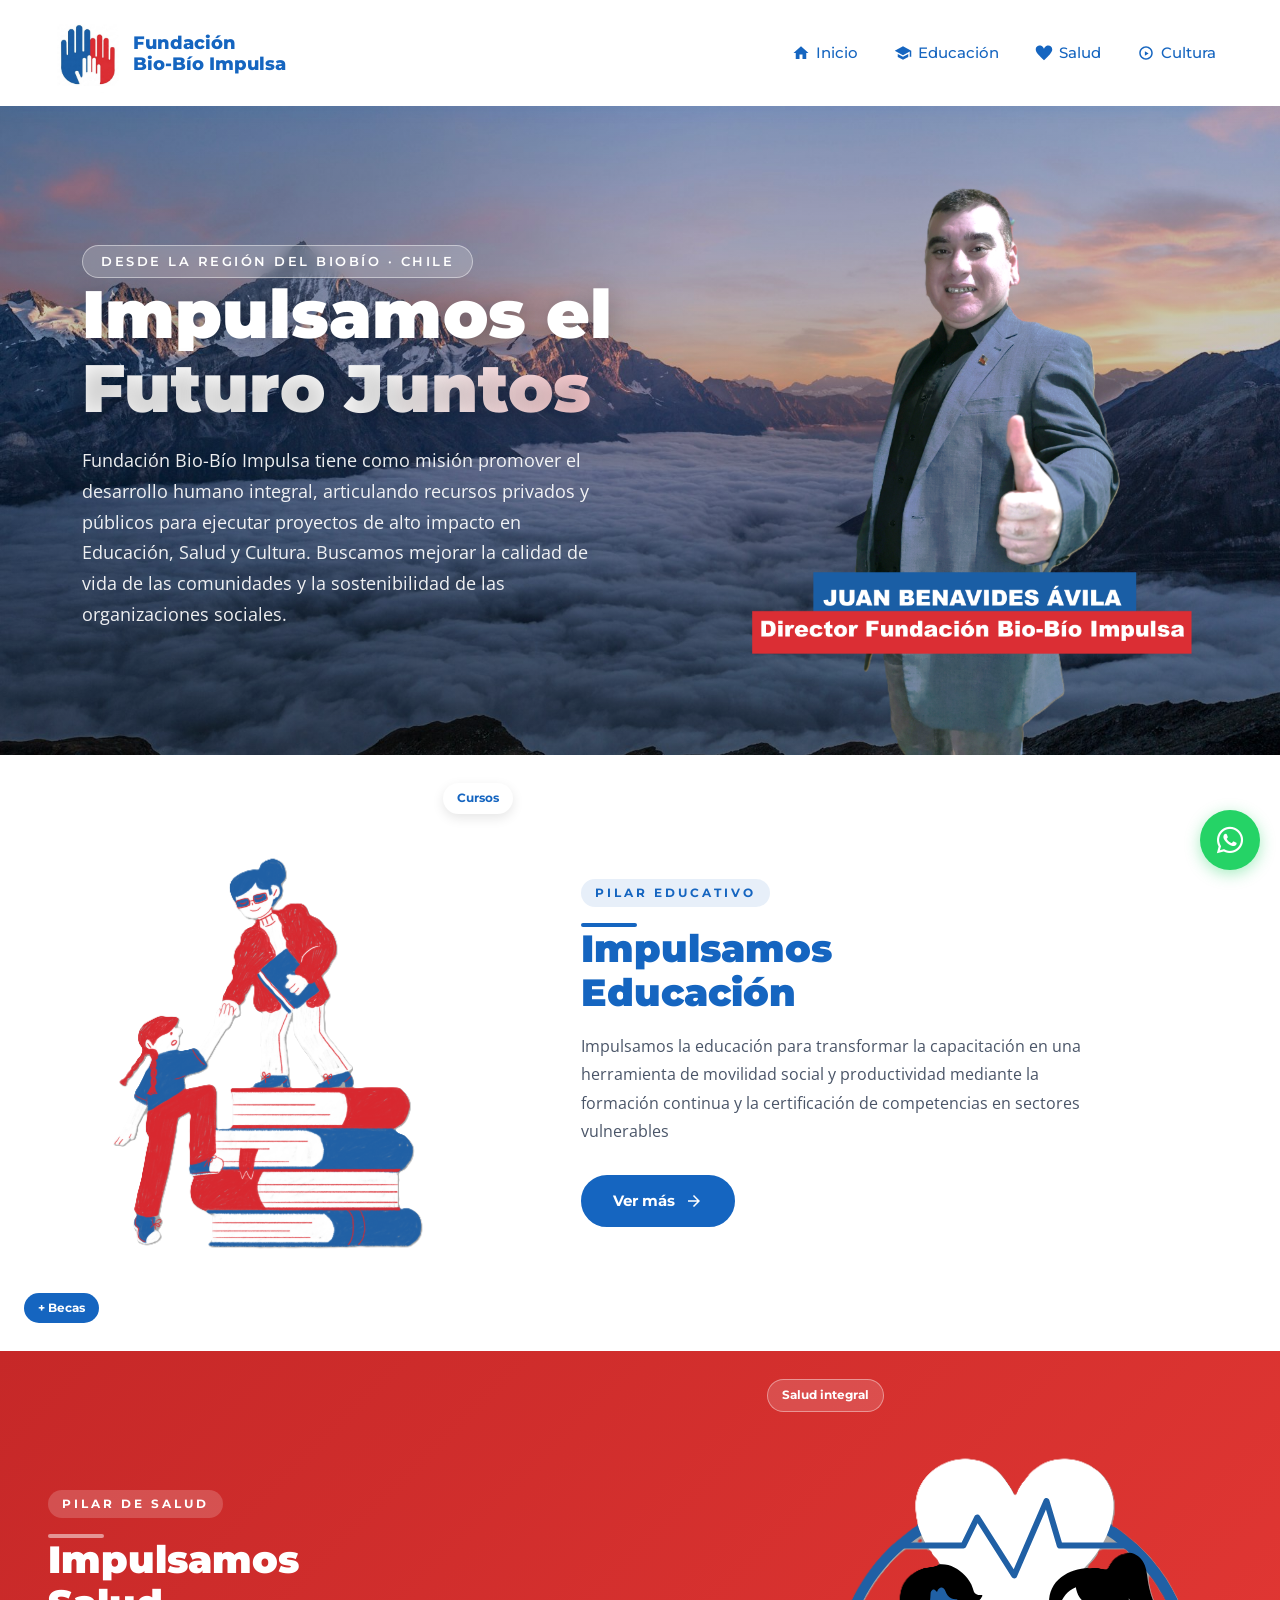
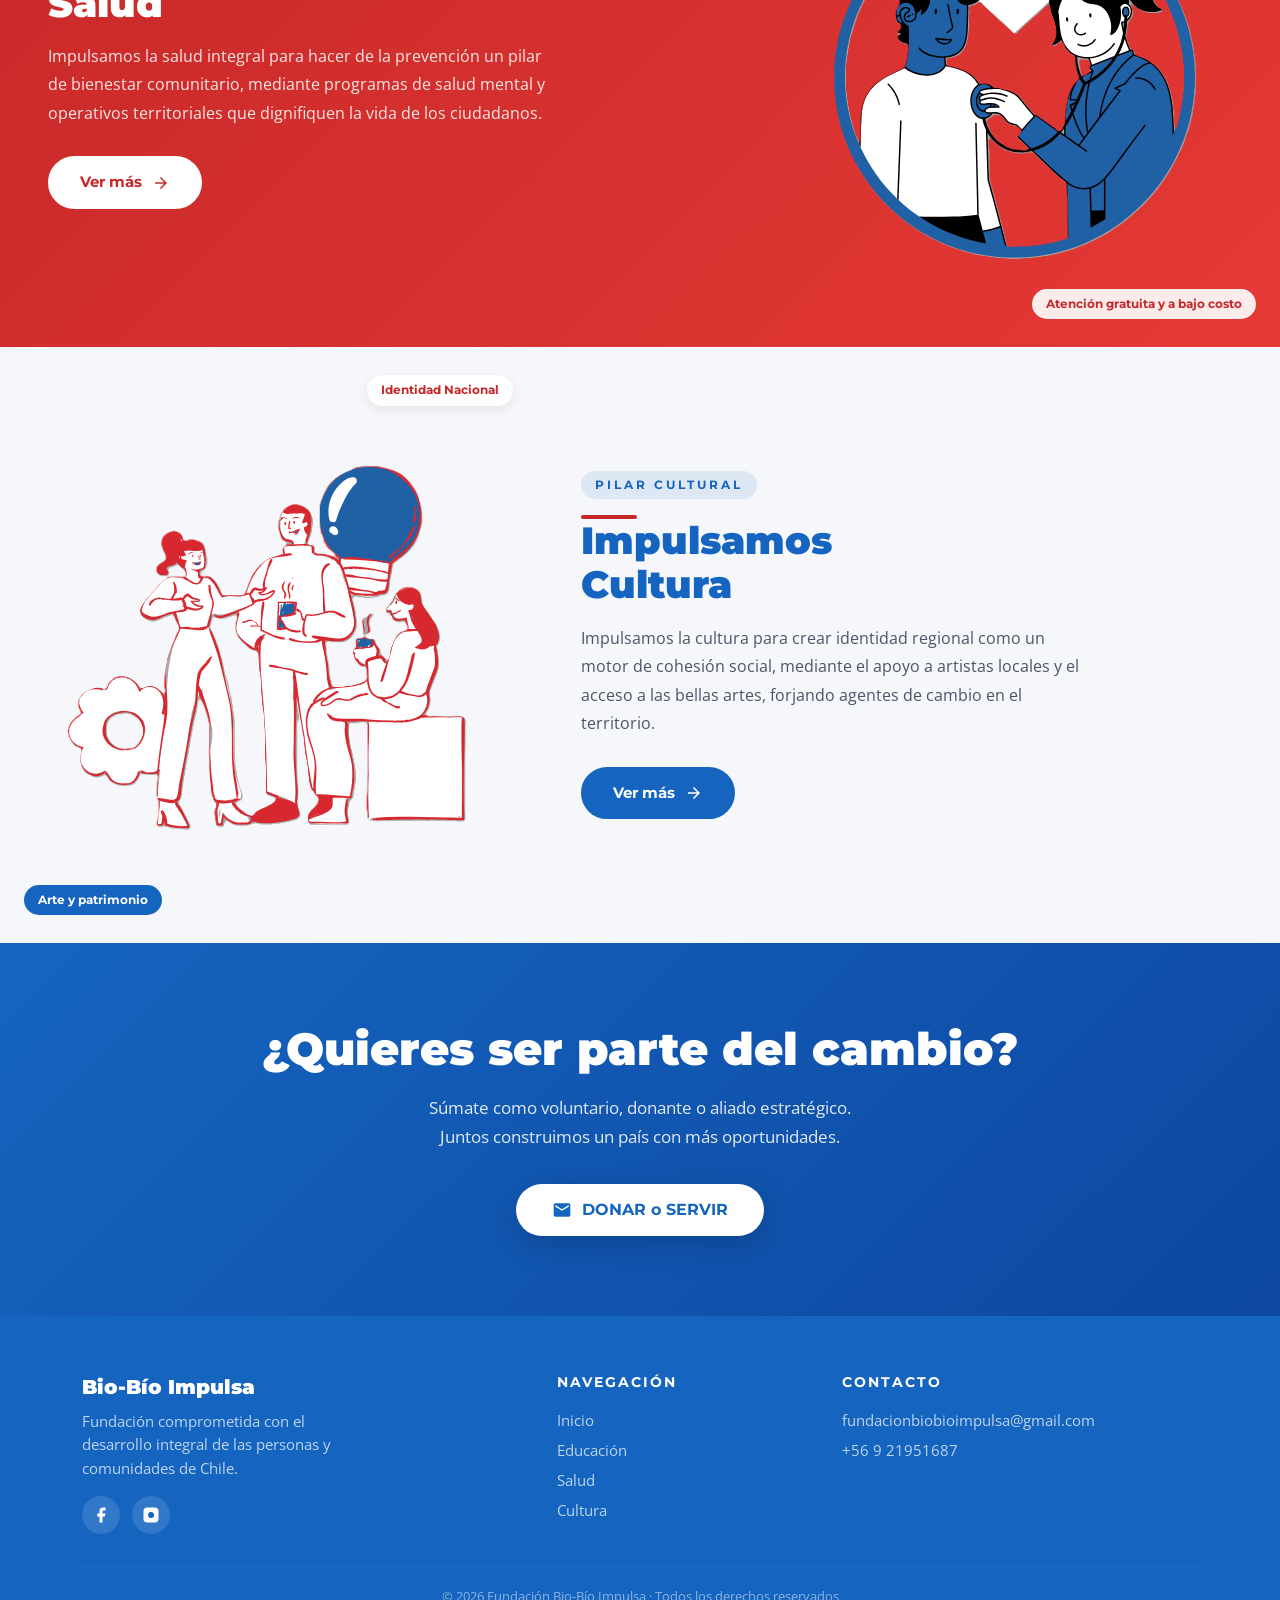
==== index.html @ 19275fac "Add_V_1.1.5" ====
<!DOCTYPE html>
<html lang="es">
<head>
  <meta charset="UTF-8" />
  <meta name="viewport" content="width=device-width, initial-scale=1.0"/>
  <title>Fundación Bio-Bío Impulsa</title>
  <meta property="og:image" content="https://www.fundacionbiobioimpulsa.cl/static/fundacion_logo.jpeg">
    <meta property="og:image:width" content="300px">
    <meta property="og:image:height" content="300px">
    <meta property="keywords" content="Fundación, cursos gratis, cursos para emprendedores, operativos de salud">
    <meta name="description" content="Fundación Bio-Bío Impulsa tiene como misión promover el desarrollo humano integral, articulando recursos privados y públicos para ejecutar proyectos de alto impacto en Educación, Salud y Cultura. Buscamos mejorar la calidad de vida de las comunidades y la sostenibilidad de las organizaciones sociales.">

    <!-- Google / Search Engine Tags -->
    <meta itemprop="name" content="JBenAvil">
    <meta itemprop="Fundación Bio-Bío Impulsa tiene como misión promover el desarrollo humano integral, articulando recursos privados y públicos para ejecutar proyectos de alto impacto en Educación, Salud y Cultura. Buscamos mejorar la calidad de vida de las comunidades y la sostenibilidad de las organizaciones sociales." content="Fundación Bio-Bío Impulsa tiene como misión promover el desarrollo humano integral, articulando recursos privados y públicos para ejecutar proyectos de alto impacto en Educación, Salud y Cultura. Buscamos mejorar la calidad de vida de las comunidades y la sostenibilidad de las organizaciones sociales.">

    <!-- Links -->
    <link rel="icon" type="image/png" sizes="192x192" href="static/fundacion_logo.jpeg" />
    <link rel="icon" type="image/png" sizes="512x512" href="static/fundacion_logo.jpeg" />

    
    <link rel="icon" type="image/png" href="static/fundacion_logo.jpeg" />
    <link rel="manifest" href="manifest.json">
    <link rel="icon" href="static/fundacion_logo.jpeg" type="image/png">
    <link rel="stylesheet" href="style.css">
    <link rel="stylesheet" href="https://cdnjs.cloudflare.com/ajax/libs/font-awesome/6.4.0/css/all.min.css">

  <link href="https://cdn.jsdelivr.net/npm/bootstrap@5.3.3/dist/css/bootstrap.min.css" rel="stylesheet"/>
  <link href="https://fonts.googleapis.com/css2?family=Montserrat:wght@400;600;700;900&family=Open+Sans:wght@400;600&display=swap" rel="stylesheet"/>
  
  <style>
    :root {
      --azul: #1565C0;
      --azul-claro: #1976D2;
      --rojo: #C62828;
      --rojo-claro: #E53935;
      --blanco: #ffffff;
      --gris-claro: #f5f7fa;
      --texto: #1a1a2e;
    }

    * { box-sizing: border-box; margin: 0; padding: 0; }

    body {
      font-family: 'Open Sans', sans-serif;
      color: var(--texto);
      overflow-x: hidden;
    }

    /* ─── NAVBAR ─── */
    .navbar {
      background: var(--blanco) !important;
      box-shadow: 0 2px 16px rgba(21,101,192,0.10);
      padding: 0.5rem 1.5rem;
      position: sticky;
      top: 0;
      z-index: 1000;
    }

    .navbar-brand {
      height: 100%;
    }

    .navbar-brand span {
      font-family: 'Montserrat', sans-serif;
      font-weight: 800;
      font-size: 1.1rem;
      color: var(--azul);
      line-height: 1.2;
      margin-left: 5px;
    }

    .navbar-nav .nav-link {
      font-family: 'Montserrat', sans-serif;
      font-weight: 500;
      font-size: 0.95rem;
      color: var(--azul) !important;
      display: flex;
      align-items: center;
      gap: 6px;
      padding: 0.5rem 1rem !important;
      border-radius: 8px;
      transition: transform 0.22s cubic-bezier(.34,1.56,.64,1), color 0.18s, background 0.18s;
      position: relative;
    }

    .navbar-nav .nav-link svg {
      width: 18px;
      height: 18px;
      flex-shrink: 0;
      transition: fill 0.18s;
      fill: var(--azul);
    }

    .navbar-nav .nav-link:hover {
      transform: scale(1.12);
      color: var(--rojo) !important;
      background: rgba(198,40,40,0.06);
    }

    .navbar-nav .nav-link:hover svg {
      fill: var(--rojo);
    }

    .navbar-toggler {
      border-color: var(--azul);
    }
    .navbar-toggler-icon {
      background-image: url("data:image/svg+xml,%3csvg xmlns='http://www.w3.org/2000/svg' viewBox='0 0 30 30'%3e%3cpath stroke='%231565C0' stroke-linecap='round' stroke-miterlimit='10' stroke-width='2' d='M4 7h22M4 15h22M4 23h22'/%3e%3c/svg%3e");
    }
    

    /* ─── HERO ─── */
    #inicio {
      
      background: url('static/fondo_head.jpg') center center / cover no-repeat;
      display: flex;
      align-items: center;
      position: relative;
      
    }

    #inicio::before {
      content: '';
      position: absolute;
      inset: 0;
      background: linear-gradient(180deg, rgba(21,101,192,0.18) 0%, rgba(0,0,0,0.28) 100%);
    }

    .hero-content {
      position: relative;
      z-index: 2;
      color: var(--blanco);
      
    }

    .hero-badge {
      display: inline-block;
      background: rgba(255,255,255,0.18);
      border: 1.5px solid rgba(255,255,255,0.45);
      color: #fff;
      font-family: 'Montserrat', sans-serif;
      font-weight: 600;
      font-size: 0.82rem;
      letter-spacing: 2.5px;
      text-transform: uppercase;
      padding: 6px 18px;
      border-radius: 50px;
      
      backdrop-filter: blur(6px);
    }

    .hero-title {
      font-family: 'Montserrat', sans-serif;
      font-weight: 900;
      font-size: clamp(2.4rem, 6vw, 4.2rem);
      line-height: 1.1;
      text-shadow: 0 4px 24px rgba(0,0,0,0.25);
      margin-bottom: 1.2rem;
    }

    .hero-title span {
      color: #fff;
      background: linear-gradient(90deg, #fff 60%, #ffcdd2 100%);
      -webkit-background-clip: text;
      -webkit-text-fill-color: transparent;
      background-clip: text;
    }

    .hero-desc {
      font-size: 1.13rem;
      line-height: 1.7;
      color: rgba(255,255,255,0.92);
      max-width: 520px;
      margin-bottom: 2.2rem;
    }

    .hero-cta {
      display: inline-flex;
      align-items: center;
      gap: 10px;
      background: var(--blanco);
      color: var(--azul);
      font-family: 'Montserrat', sans-serif;
      font-weight: 700;
      font-size: 1rem;
      padding: 14px 32px;
      border-radius: 50px;
      text-decoration: none;
      box-shadow: 0 8px 32px rgba(21,101,192,0.25);
      transition: transform 0.2s, box-shadow 0.2s, background 0.2s, color 0.2s;
    }

    .hero-cta:hover {
      background: var(--rojo);
      color: #fff;
      transform: translateY(-3px) scale(1.04);
      box-shadow: 0 12px 36px rgba(198,40,40,0.35);
    }

    .hero-img-col {
      display: flex;
      justify-content: flex-end;
      align-items: center;
      position: relative;
      z-index: 2;
    }

    .hero-logo-card {
      background: rgba(255,255,255,0.15);
      border: 1.5px solid rgba(255,255,255,0.3);
      backdrop-filter: blur(12px);
      border-radius: 24px;
      padding: 2.5rem;
      text-align: center;
      max-width: 320px;
      width: 100%;
    }

    .hero-logo-card svg {
      width: 120px;
      height: 120px;
    }

    .hero-logo-card h3 {
      font-family: 'Montserrat', sans-serif;
      font-weight: 900;
      color: #fff;
      font-size: 1.4rem;
    }

    .hero-logo-card p {
      color: rgba(255,255,255,0.82);
      font-size: 0.92rem;
      margin-top: 0.5rem;
    }

    /* ─── SCROLL INDICATOR ─── */
    .scroll-down {
      position: absolute;
      bottom: 2rem;
      left: 50%;
      transform: translateX(-50%);
      z-index: 3;
      display: flex;
      flex-direction: column;
      align-items: center;
      gap: 6px;
      color: rgba(255,255,255,0.7);
      font-size: 0.78rem;
      letter-spacing: 2px;
      text-transform: uppercase;
      font-family: 'Montserrat', sans-serif;
      animation: bounce 2s infinite;
    }

    @keyframes bounce {
      0%, 100% { transform: translateX(-50%) translateY(0); }
      50% { transform: translateX(-50%) translateY(8px); }
    }

    /* ─── SECTION TITLE ─── */
    .section-title {
      font-family: 'Montserrat', sans-serif;
      font-weight: 900;
      font-size: clamp(1.8rem, 4vw, 2.8rem);
      margin-bottom: 0.6rem;
    }

    .section-label {
      font-family: 'Montserrat', sans-serif;
      font-weight: 700;
      font-size: 0.78rem;
      letter-spacing: 3px;
      text-transform: uppercase;
     
      opacity: 0.65;
    }

    .section-line {
      width: 56px;
      height: 4px;
      border-radius: 2px;
    }

    /* ─── SERVICIOS ─── */
    #servicios {
      padding: 0;
    }

    /* ─── EDUCACIÓN (fondo blanco, img izquierda) ─── */
    .servicio-edu {
      background: var(--blanco);
      min-height: 520px;
    }

    /* ─── SALUD (fondo rojo, img derecha) ─── */
    .servicio-salud {
      background: linear-gradient(135deg, var(--rojo) 0%, var(--rojo-claro) 100%);
      min-height: 520px;
    }

    /* ─── CULTURA (fondo gris claro, img izquierda) ─── */
    .servicio-cultura {
      background: var(--gris-claro);
      min-height: 520px;
    }

    /* ─── SERVICE CARD ─── */
    .srv-img-col {
      display: flex;
      align-items: stretch;
      justify-content: center;
      min-height: 420px;
      padding: 0 !important;
      overflow: hidden;
    }

    .srv-icon-wrap {
      width: 100%;
      min-height: 380px;
      display: flex;
      align-items: center;
      justify-content: center;
      flex-direction: column;
      gap: 1.5rem;
      padding: 3rem 2rem;
      position: relative;
    }

    .srv-icon-bg {
      width: 180px;
      height: 180px;
      border-radius: 50%;
      display: flex;
      align-items: center;
      justify-content: center;
      position: relative;
    }

    .srv-icon-bg svg {
      width: 100px;
      height: 100px;
    }

    .srv-icon-ring {
      position: absolute;
      width: 210px;
      height: 210px;
      border-radius: 50%;
      border: 3px solid;
      opacity: 0.25;
      animation: rotate-ring 8s linear infinite;
    }

    @keyframes rotate-ring {
      from { transform: rotate(0deg); }
      to { transform: rotate(360deg); }
    }

    .srv-decorativo {
      position: absolute;
      border-radius: 50%;
      opacity: 0.08;
    }

    .srv-info-col {
      display: flex;
      align-items: center;
      padding: 3.5rem 3rem !important;
    }

    .srv-info-inner {
      max-width: 500px;
    }

    .srv-tag {
      display: inline-block;
      font-family: 'Montserrat', sans-serif;
      font-weight: 700;
      font-size: 0.75rem;
      letter-spacing: 3px;
      text-transform: uppercase;
      padding: 5px 14px;
      border-radius: 50px;
      margin-bottom: 1rem;
    }

    .srv-title {
      font-family: 'Montserrat', sans-serif;
      font-weight: 900;
      font-size: clamp(1.7rem, 3.5vw, 2.4rem);
      line-height: 1.15;
      margin-bottom: 1rem;
    }

    .srv-desc {
      font-size: 1.02rem;
      line-height: 1.75;
      margin-bottom: 1.8rem;
    }

    .btn-ver-mas {
      display: inline-flex;
      align-items: center;
      gap: 10px;
      font-family: 'Montserrat', sans-serif;
      font-weight: 700;
      font-size: 0.95rem;
      padding: 13px 30px;
      border-radius: 50px;
      text-decoration: none;
      transition: transform 0.22s cubic-bezier(.34,1.56,.64,1), box-shadow 0.2s, background 0.2s, color 0.2s;
      border: 2.5px solid transparent;
    }

    .btn-ver-mas:hover {
      transform: translateY(-3px) scale(1.05);
      box-shadow: 0 10px 30px rgba(0,0,0,0.18);
    }

    /* Edu btn */
    .btn-edu {
      background: var(--azul);
      color: #fff;
      border-color: var(--azul);
    }
    .btn-edu:hover {
      background: var(--rojo);
      color: #fff;
      border-color: var(--rojo);
    }

    /* Salud btn */
    .btn-salud {
      background: #fff;
      color: var(--rojo);
      border-color: #fff;
    }
    .btn-salud:hover {
      background: transparent;
      color: #fff;
      border-color: #fff;
    }

    /* Cultura btn */
    .btn-cultura {
      background: var(--azul);
      color: #fff;
      border-color: var(--azul);
    }
    .btn-cultura:hover {
      background: var(--rojo);
      color: #fff;
      border-color: var(--rojo);
    }

    /* edu icon bg */
    .icon-bg-edu {
      background: rgba(21,101,192,0.12);
    }
    .icon-bg-edu .srv-icon-ring { border-color: var(--azul); }

    /* salud icon bg */
    .icon-bg-salud {
      background: rgba(255,255,255,0.15);
    }
    .icon-bg-salud .srv-icon-ring { border-color: rgba(255,255,255,0.6); }

    /* cultura icon bg */
    .icon-bg-cultura {
      background: rgba(21,101,192,0.10);
    }
    .icon-bg-cultura .srv-icon-ring { border-color: var(--azul); }

    /* ─── CTA SECTION ─── */
    #contacto {
      background: linear-gradient(135deg, var(--azul) 0%, #0d47a1 100%);
      padding: 5rem 2rem;
      text-align: center;
      color: #fff;
    }

    #contacto h2 {
      font-family: 'Montserrat', sans-serif;
      font-weight: 900;
      font-size: clamp(1.8rem, 4vw, 2.8rem);
      margin-bottom: 1rem;
    }

    #contacto p {
      font-size: 1.08rem;
      opacity: 0.88;
      max-width: 540px;
      margin: 0 auto 2rem;
      line-height: 1.7;
    }

    .btn-contacto {
      display: inline-flex;
      align-items: center;
      gap: 10px;
      background: #fff;
      color: var(--azul);
      font-family: 'Montserrat', sans-serif;
      font-weight: 700;
      font-size: 1rem;
      padding: 14px 36px;
      border-radius: 50px;
      text-decoration: none;
      transition: transform 0.22s cubic-bezier(.34,1.56,.64,1), background 0.2s, color 0.2s, box-shadow 0.2s;
      box-shadow: 0 8px 30px rgba(0,0,0,0.18);
    }

    .btn-contacto:hover {
      background: var(--rojo);
      color: #fff;
      transform: translateY(-3px) scale(1.05);
    }

    /* ─── FOOTER ─── */
    footer {
      background: var(--azul);
      color: rgba(255,255,255,0.9);
      padding: 3.5rem 2rem 1.5rem;
    }

    .footer-brand {
      font-family: 'Montserrat', sans-serif;
      font-weight: 900;
      font-size: 1.25rem;
      color: #fff;
      margin-bottom: 0.5rem;
    }

    .footer-desc {
      font-size: 0.92rem;
      color: rgba(255,255,255,0.72);
      line-height: 1.6;
      max-width: 280px;
    }

    .footer-links-title {
      font-family: 'Montserrat', sans-serif;
      font-weight: 700;
      color: #fff;
      font-size: 0.88rem;
      letter-spacing: 2px;
      text-transform: uppercase;
      margin-bottom: 1rem;
    }

    .footer-links a {
      display: block;
      color: rgba(255,255,255,0.72);
      text-decoration: none;
      font-size: 0.92rem;
      margin-bottom: 0.5rem;
      transition: color 0.18s, padding-left 0.18s;
    }

    .footer-links a:hover {
      color: #fff;
      padding-left: 6px;
    }

    .footer-divider {
      border-color: rgba(255,255,255,0.18);
      margin: 2rem 0 1.2rem;
    }

    .footer-copy {
      font-size: 0.82rem;
      color: rgba(255,255,255,0.5);
      text-align: center;
    }

    .footer-social a {
      display: inline-flex;
      align-items: center;
      justify-content: center;
      width: 38px;
      height: 38px;
      border-radius: 50%;
      background: rgba(255,255,255,0.12);
      color: #fff;
      margin-right: 8px;
      text-decoration: none;
      transition: background 0.18s, transform 0.18s;
    }

    .footer-social a:hover {
      background: var(--rojo);
      transform: scale(1.12);
    }

    /* ─── ANIMACIONES ─── */
    .fade-in-up {
      opacity: 0;
      transform: translateY(30px);
      transition: opacity 0.65s ease, transform 0.65s ease;
    }
    .fade-in-up.visible {
      opacity: 1;
      transform: translateY(0);
    }

    /* ─── MENÚ LATERAL MÓVIL (Efecto De Derecha a Izquierda) ─── */
@media (max-width: 991px) {
  .menu-movil-lateral {
    position: fixed;
    top: 0;
    right: -100%; /* Oculto completamente a la derecha */
    width: 280px; /* Ancho del menú lateral */
    height: 100vh;
    background-color: var(--blanco, #ffffff);
    box-shadow: -4px 0 16px rgba(0, 0, 0, 0.15);
    z-index: 1050;
    padding: 5rem 1.5rem 2rem 1.5rem;
    transition: right 0.3s ease-in-out; /* Animación suave */
    display: block !important; /* Sobrescribe el display none de Bootstrap */
  }

  /* Cuando Bootstrap activa la clase show, el menú entra en pantalla */
  .menu-movil-lateral.show {
      right: 0;
    }

    /* Forzamos que los items se listen verticalmente en móvil */
    .menu-movil-lateral .navbar-nav {
      flex-direction: column;
      gap: 15px !important;
    }

    /* Botón X de Cierre */
    .btn-close-menu {
      position: absolute;
      top: 20px;
      right: 20px;
      background: none;
      border: none;
      font-size: 2.5rem;
      line-height: 1;
      color: #000000; /* Color Negro solicitado */
      cursor: pointer;
      padding: 0;
      transition: transform 0.2s;
    }

    .btn-close-menu:hover {
      transform: scale(1.1);
    }

      
      .srv-img-col, .srv-icon-wrap {
        min-height: 260px;
      }
      .srv-info-col {
        padding: 2.5rem 2rem !important;
      }
      .hero-logo-card {
        margin-top: 2rem;
        max-width: 100%;
      }
    }

    @media (max-width: 767px) {
      #inicio { min-height: 100svh; }
      .servicio-edu .row, .servicio-salud .row, .servicio-cultura .row {
        flex-direction: column !important;
      }
      .srv-img-col { min-height: 200px; }
      .srv-info-col { padding: 2rem 1.5rem !important; }
    }

    /* Ajuste preventivo para que el logo no rompa la fila en móviles muy chicos */
    @media (max-width: 576px) {
      .navbar-brand img {
        height: 60px !important; /* Achicamos un poco la imagen en móviles */
      }
      .navbar-brand span {
        font-size: 0.9rem !important; /* Letra levemente más pequeña */
      }
    }


  </style>
</head>
<body>
<script src="app.js"></script>

<!-- ╔══════════════════════════════╗ -->
<!-- ║           NAVBAR             ║ -->
<!-- ╚══════════════════════════════╝ -->
<nav class="navbar navbar-expand-lg">
  <div class="container-fluid px-4">
    <!-- Brand con logo -->
    <a class="navbar-brand d-flex align-items-center" href="index.html">
      <img src="static/fundacion_logo.jpeg" height="80px" width="auto" class="nav-logo-img">
      <span>Fundación<br/>Bio-Bío Impulsa</span>
    </a>

    <!-- Botón Hamburguesa -->
    <button class="navbar-toggler" type="button" data-bs-toggle="collapse" data-bs-target="#navMenu">
      <span class="navbar-toggler-icon"></span>
    </button>

    <!-- Menú Desplegable (Ahora Lateral en Móvil) -->
    <div class="collapse navbar-collapse justify-content-end menu-movil-lateral" id="navMenu">
      
      <!-- Botón X para cerrar en móvil -->
      <button class="btn-close-menu d-lg-none" type="button" data-bs-toggle="collapse" data-bs-target="#navMenu">
        &times;
      </button>

      <ul class="navbar-nav gap-1">
        <li class="nav-item">
          <a class="nav-link" href="index.html">
            <svg viewBox="0 0 24 24" xmlns="http://www.w3.org/2000/svg"><path d="M10 20v-6h4v6h5v-8h3L12 3 2 12h3v8z"/></svg>
            Inicio
          </a>
        </li>
        <li class="nav-item">
          <a class="nav-link" href="educacion.html">
            <svg viewBox="0 0 24 24" xmlns="http://www.w3.org/2000/svg"><path d="M12 3L1 9l11 6 9-4.91V17h2V9L12 3zM5 13.18v4L12 21l7-3.82v-4L12 17l-7-3.82z"/></svg>
            Educación
          </a>
        </li>
        <li class="nav-item">
          <a class="nav-link" href="salud.html">
            <svg viewBox="0 0 24 24" xmlns="http://www.w3.org/2000/svg"><path d="M12 21.593c-5.63-5.539-11-10.297-11-14.402 0-3.791 3.068-5.191 5.281-5.191 1.312 0 4.151.501 5.719 4.457 1.59-3.968 4.464-4.447 5.726-4.447 2.54 0 5.274 1.621 5.274 5.181 0 4.069-5.136 8.625-11 14.402z"/></svg>
            Salud
          </a>
        </li>
        <li class="nav-item">
          <a class="nav-link" href="cultura.html">
            <svg viewBox="0 0 24 24" xmlns="http://www.w3.org/2000/svg"><path d="M12 3c-4.97 0-9 4.03-9 9s4.03 9 9 9 9-4.03 9-9-4.03-9-9-9zm0 16c-3.86 0-7-3.14-7-7s3.14-7 7-7 7 3.14 7 7-3.14 7-7 7zm-1.5-9.5l5 3-5 3v-6z"/></svg>
            Cultura
          </a>
        </li>
      </ul>
    </div>
  </div>
</nav>


<!-- ╔══════════════════════════════╗ -->
<!-- ║          SECCIÓN 1: INICIO   ║ -->
<!-- ╚══════════════════════════════╝ -->
<section id="inicio">
  <div class="container-xl">
    <br>
    <br>
    <div class="row align-items-center">
      <!-- Texto (izquierda) -->
      <div class="col-lg-7 hero-content">
        <div class="hero-badge">Desde la Región del Biobío · Chile</div>
        <h1 class="hero-title">
          Impulsamos el<br/>
          <span>Futuro Juntos</span><br/>
        </h1>
        <p class="hero-desc">
          Fundación Bio-Bío Impulsa tiene como misión promover el desarrollo humano integral, 
          articulando recursos privados y públicos para ejecutar proyectos de alto impacto en Educación, Salud y Cultura. 
          Buscamos mejorar la calidad de vida de las comunidades y la sostenibilidad de las organizaciones sociales.
        </p>
        
      </div>

      <!-- Card Logo (derecha) -->
      <div class="col-lg-5 hero-img-col ">
          <img src="static/director_fundacion_juan_benavides_avila.png" height="100%" width="100%">
      </div>
    </div>
  </div>
</section>


<!-- ╔══════════════════════════════╗ -->
<!-- ║       SECCIÓN 2: SERVICIOS  ║ -->
<!-- ╚══════════════════════════════╝ -->
<section id="servicios">

  <!-- ── EDUCACIÓN (img izquierda) ── -->
  <div class="servicio-edu">
    <div class="row g-0 h-100">
      <!-- Icono / ilustración -->
      <div class="col-lg-5 srv-img-col">
        <div class="srv-icon-wrap">
          <!-- Decorativos -->
          <div class="">
            <img src="static/educacion_2.png" height="100%" width="auto">
          </div>

          <!-- Badges flotantes -->
          <div style="position:absolute;bottom:28px;left:24px;background:#1565C0;color:#fff;font-family:'Montserrat',sans-serif;font-weight:700;font-size:0.78rem;padding:6px 14px;border-radius:20px;z-index:4;">
            + Becas
          </div>
          <div style="position:absolute;top:28px;right:20px;background:#fff;color:#1565C0;font-family:'Montserrat',sans-serif;font-weight:700;font-size:0.78rem;padding:6px 14px;border-radius:20px;box-shadow:0 4px 12px rgba(0,0,0,0.1);z-index:4;">
            Cursos
          </div>
        </div>
      </div>

      <!-- Contenido -->
      <div class="col-lg-7 srv-info-col">
        <div class="srv-info-inner fade-in-up">
          <div class="srv-tag" style="background:rgba(21,101,192,0.1);color:var(--azul);">
            Pilar Educativo
          </div>
          <div class="section-line" style="background:var(--azul);"></div>
          <h2 class="srv-title" style="color:var(--azul);">Impulsamos<br/>Educación</h2>
          <p class="srv-desc" style="color:#4a5568;">
            Impulsamos la educación para transformar la capacitación en una herramienta de movilidad social 
            y productividad mediante la formación continua y la certificación de competencias en sectores vulnerables
          </p>
          <a href="educacion.html" class="btn-ver-mas btn-edu">
            Ver más
            <svg width="18" height="18" viewBox="0 0 24 24" fill="currentColor"><path d="M12 4l-1.41 1.41L16.17 11H4v2h12.17l-5.58 5.59L12 20l8-8z"/></svg>
          </a>
        </div>
      </div>
    </div>
  </div>

  <!-- ── SALUD (img derecha, fondo rojo) ── -->
  <div class="servicio-salud">
    <div class="row g-0 flex-lg-row-reverse h-100">
      <!-- Icono / ilustración -->
      <div class="col-lg-5 srv-img-col">
        <div class="srv-icon-wrap">
          <div class="">
            <img src="static/salud_2.png" height="100%" width="auto">
          </div>

          <div style="position:absolute;bottom:28px;right:24px;background:rgba(255,255,255,0.9);color:#C62828;font-family:'Montserrat',sans-serif;font-weight:700;font-size:0.78rem;padding:6px 14px;border-radius:20px;z-index:4;">
            Atención gratuita y a bajo costo
          </div>
          <div style="position:absolute;top:28px;left:20px;background:rgba(255,255,255,0.15);border:1.5px solid rgba(255,255,255,0.4);color:#fff;font-family:'Montserrat',sans-serif;font-weight:700;font-size:0.78rem;padding:6px 14px;border-radius:20px;z-index:4;">
            Salud integral
          </div>
        </div>
      </div>

      <!-- Contenido -->
      <div class="col-lg-7 srv-info-col">
        <div class="srv-info-inner fade-in-up">
          <div class="srv-tag" style="background:rgba(255,255,255,0.18);color:#fff;">
            Pilar de Salud
          </div>
          <div class="section-line" style="background:rgba(255,255,255,0.5);"></div>
          <h2 class="srv-title" style="color:#fff;">Impulsamos<br/>Salud</h2>
          <p class="srv-desc" style="color:rgba(255,255,255,0.88);">
            Impulsamos la salud integral para hacer de la prevención un pilar de bienestar comunitario,
             mediante programas de salud mental y operativos territoriales que dignifiquen la vida de los ciudadanos.
          </p>
          <a href="salud.html" class="btn-ver-mas btn-salud">
            Ver más
            <svg width="18" height="18" viewBox="0 0 24 24" fill="currentColor"><path d="M12 4l-1.41 1.41L16.17 11H4v2h12.17l-5.58 5.59L12 20l8-8z"/></svg>
          </a>
        </div>
      </div>
    </div>
  </div>

  <!-- ── CULTURA (img izquierda) ── -->
  <div class="servicio-cultura">
    <div class="row g-0 h-100">
      <!-- Icono / ilustración -->
      <div class="col-lg-5 srv-img-col">
        <div class="srv-icon-wrap">
          <div class="">
            <img src="static/cultura_2.png" height="100%" width="auto">
          </div>

          <div style="position:absolute;bottom:28px;left:24px;background:var(--azul);color:#fff;font-family:'Montserrat',sans-serif;font-weight:700;font-size:0.78rem;padding:6px 14px;border-radius:20px;z-index:4;">
            Arte y patrimonio
          </div>
          <div style="position:absolute;top:28px;right:20px;background:#fff;color:var(--rojo);font-family:'Montserrat',sans-serif;font-weight:700;font-size:0.78rem;padding:6px 14px;border-radius:20px;box-shadow:0 4px 12px rgba(0,0,0,0.08);z-index:4;">
            Identidad Nacional
          </div>
        </div>
      </div>

      <!-- Contenido -->
      <div class="col-lg-7 srv-info-col">
        <div class="srv-info-inner fade-in-up">
          <div class="srv-tag" style="background:rgba(21,101,192,0.1);color:var(--azul);">
            Pilar Cultural
          </div>
          <div class="section-line" style="background:var(--rojo);"></div>
          <h2 class="srv-title" style="color:var(--azul);">Impulsamos<br/>Cultura</h2>
          <p class="srv-desc" style="color:#4a5568;">
            Impulsamos la cultura para crear identidad regional como un motor de cohesión social, 
            mediante el apoyo a artistas locales y el acceso a las bellas artes, forjando agentes de cambio en el territorio.
          </p>
          <a href="cultura.html" class="btn-ver-mas btn-cultura">
            Ver más
            <svg width="18" height="18" viewBox="0 0 24 24" fill="currentColor"><path d="M12 4l-1.41 1.41L16.17 11H4v2h12.17l-5.58 5.59L12 20l8-8z"/></svg>
          </a>
        </div>
      </div>
    </div>
  </div>

</section>


<!-- ╔══════════════════════════════╗ -->
<!-- ║       SECCIÓN 3: CONTACTO   ║ -->
<!-- ╚══════════════════════════════╝ -->
<section id="contacto">
  <h2 class="fade-in-up">¿Quieres ser parte del cambio?</h2>
  <p class="fade-in-up">Súmate como voluntario, donante o aliado estratégico. 
    <br>Juntos construimos un país con más oportunidades.</p>
  <div class="btn-contacto fade-in-up" id="whatsappBtn_2">
    <svg width="20" height="20" viewBox="0 0 24 24" fill="currentColor"><path d="M20 4H4c-1.1 0-2 .9-2 2v12c0 1.1.9 2 2 2h16c1.1 0 2-.9 2-2V6c0-1.1-.9-2-2-2zm0 4l-8 5-8-5V6l8 5 8-5v2z"/></svg>
    DONAR o SERVIR
  </div>
</section>

<div class="whatsapp-float" id="whatsappBtn">
    <i class="fab fa-whatsapp"></i>
</div>


<!-- ╔══════════════════════════════╗ -->
<!-- ║           FOOTER             ║ -->
<!-- ╚══════════════════════════════╝ -->
<footer>
  <div class="container">
    <div class="row gy-3">
      <div class="col-md-4">
        <div class="footer-brand">Bio-Bío Impulsa</div>
        <p class="footer-desc">
          Fundación comprometida con el desarrollo integral de las personas y comunidades 
          de Chile.
        </p>
        <div class="footer-social mt-3">
          <a href="https://www.facebook.com/share/18aPjv8rna/" title="Facebook">
            <svg width="18" height="18" viewBox="0 0 24 24" fill="currentColor"><path d="M18 2h-3a5 5 0 0 0-5 5v3H7v4h3v8h4v-8h3l1-4h-4V7a1 1 0 0 1 1-1h3z"/></svg>
          </a>
          <a href="https://www.instagram.com/fundacion_biobio_impulsa" title="Instagram">
            <svg width="18" height="18" viewBox="0 0 24 24" fill="currentColor"><rect x="2" y="2" width="20" height="20" rx="5" ry="5"/><path d="M16 11.37A4 4 0 1 1 12.63 8 4 4 0 0 1 16 11.37z" fill="#1565C0"/><line x1="17.5" y1="6.5" x2="17.51" y2="6.5" stroke="#1565C0" stroke-width="2"/></svg>
          </a>
        </div>
      </div>

      <div class="col-md-3 offset-md-1">
        <div class="footer-links-title">Navegación</div>
        <div class="footer-links">
          <a href="index.html">Inicio</a>
          <a href="educacion.html">Educación</a>
          <a href="salud.html">Salud</a>
          <a href="cultura.html">Cultura</a>
        </div>
      </div>

      <div class="col-md-3">
        <div class="footer-links-title">Contacto</div>
        <div class="footer-links">
          <a href="mailto:fundacionbiobioimpulsa@gmail.com">fundacionbiobioimpulsa@gmail.com</a>
          <a href="tel:+56412345678">+56 9 21951687</a>
        </div>
      </div>
    </div>

    <hr class="footer-divider"/>
    <div class="footer-copy">
      © 2026 Fundación Bio-Bío Impulsa · Todos los derechos reservados
    </div>
  </div>
</footer>


<script src="https://cdn.jsdelivr.net/npm/bootstrap@5.3.3/dist/js/bootstrap.bundle.min.js"></script>
<script src="app.js"></script>
<script>

function loadData() {
    console.log('Datos cargados');
}


function initNavigation() {

    document.querySelectorAll('a[href^="#"]').forEach(a => {

        a.addEventListener('click', function(e) {

            const target = document.querySelector(
                this.getAttribute('href')
            );

            if (target) {

                e.preventDefault();

                target.scrollIntoView({
                    behavior: 'smooth'
                });

            }

        });

    });

}
  // Fade-in on scroll
  const observer = new IntersectionObserver((entries) => {
    entries.forEach((e, i) => {
      if (e.isIntersecting) {
        setTimeout(() => e.target.classList.add('visible'), i * 120);
      }
    });
  }, { threshold: 0.15 });

  document.querySelectorAll('.fade-in-up').forEach(el => observer.observe(el));

  // Smooth scroll
  document.querySelectorAll('a[href^="#"]').forEach(a => {
    a.addEventListener('click', function(e) {
      const target = document.querySelector(this.getAttribute('href'));
      if (target) {
        e.preventDefault();
        target.scrollIntoView({ behavior: 'smooth' });
      }
    });
  });

  // Botón flotante de WhatsApp
function initWhatsAppButton() {
    const whatsappBtn = document.getElementById('whatsappBtn');
    if (whatsappBtn) {
        whatsappBtn.addEventListener('click', function() {
            const mensaje = encodeURIComponent('Hola, me pueden agendar una reunión');
            const telefono = '56921951687';
            window.open(`https://wa.me/${telefono}?text=${mensaje}`, '_blank');
        });
    }
}

  // Botón flotante de WhatsApp
function initWhatsAppButton_2() {
    const whatsappBtn = document.getElementById('whatsappBtn_2');
    if (whatsappBtn) {
        whatsappBtn.addEventListener('click', function() {
            const mensaje = encodeURIComponent('Hola, quiero Donar o Servir');
            const telefono = '56921951687';
            window.open(`https://wa.me/${telefono}?text=${mensaje}`, '_blank');
        });
    }
}

// Inicialización cuando el DOM está listo
document.addEventListener('DOMContentLoaded', function() {
    loadData();
    initWhatsAppButton();
    initWhatsAppButton_2();
    initNavigation();
});
</script>
</body>
</html>
---- style.css ----
/* ─── FOOTER ─── */
    footer {
      background: var(--azul);
      color: rgba(255,255,255,0.9);
      padding: 3.5rem 2rem 1.5rem;
    }

    .footer-brand {
      font-family: 'Montserrat', sans-serif;
      font-weight: 900;
      font-size: 1.25rem;
      color: #fff;
      margin-bottom: 0.5rem;
    }

    .footer-desc {
      font-size: 0.92rem;
      color: rgba(255,255,255,0.72);
      line-height: 1.6;
      max-width: 280px;
    }

    .footer-links-title {
      font-family: 'Montserrat', sans-serif;
      font-weight: 700;
      color: #fff;
      font-size: 0.88rem;
      letter-spacing: 2px;
      text-transform: uppercase;
      margin-bottom: 1rem;
    }

    .footer-links a {
      display: block;
      color: rgba(255,255,255,0.72);
      text-decoration: none;
      font-size: 0.92rem;
      margin-bottom: 0.5rem;
      transition: color 0.18s, padding-left 0.18s;
    }

    .footer-links a:hover {
      color: #fff;
      padding-left: 6px;
    }

    .footer-divider {
      border-color: rgba(255,255,255,0.18);
      margin: 2rem 0 1.2rem;
    }

    .footer-copy {
      font-size: 0.82rem;
      color: rgba(255,255,255,0.5);
      text-align: center;
    }

    .footer-social a {
      display: inline-flex;
      align-items: center;
      justify-content: center;
      width: 38px;
      height: 38px;
      border-radius: 50%;
      background: rgba(255,255,255,0.12);
      color: #fff;
      margin-right: 8px;
      text-decoration: none;
      transition: background 0.18s, transform 0.18s;
    }

    .footer-social a:hover {
      background: var(--rojo);
      transform: scale(1.12);
    }

    /* ─── ANIMACIONES ─── */
    .fade-in-up {
      opacity: 0;
      transform: translateY(30px);
      transition: opacity 0.65s ease, transform 0.65s ease;
    }
    .fade-in-up.visible {
      opacity: 1;
      transform: translateY(0);
    }

    .whatsapp-float {
    position: fixed;
    width: 60px;
    height: 60px;
    bottom: 30px;
    right: 20px;
    background: #25D366;
    color: #fff;
    border-radius: 50%;
    text-align: center;
    font-size: 30px;
    box-shadow: 0 4px 15px rgba(37, 211, 102, 0.4);
    z-index: 1000;
    display: flex;
    align-items: center;
    justify-content: center;
    cursor: pointer;
    transition: all 0.3s ease;
}

.whatsapp-float:hover {
    transform: scale(1.1);
    box-shadow: 0 6px 25px rgba(37, 211, 102, 0.6);
}
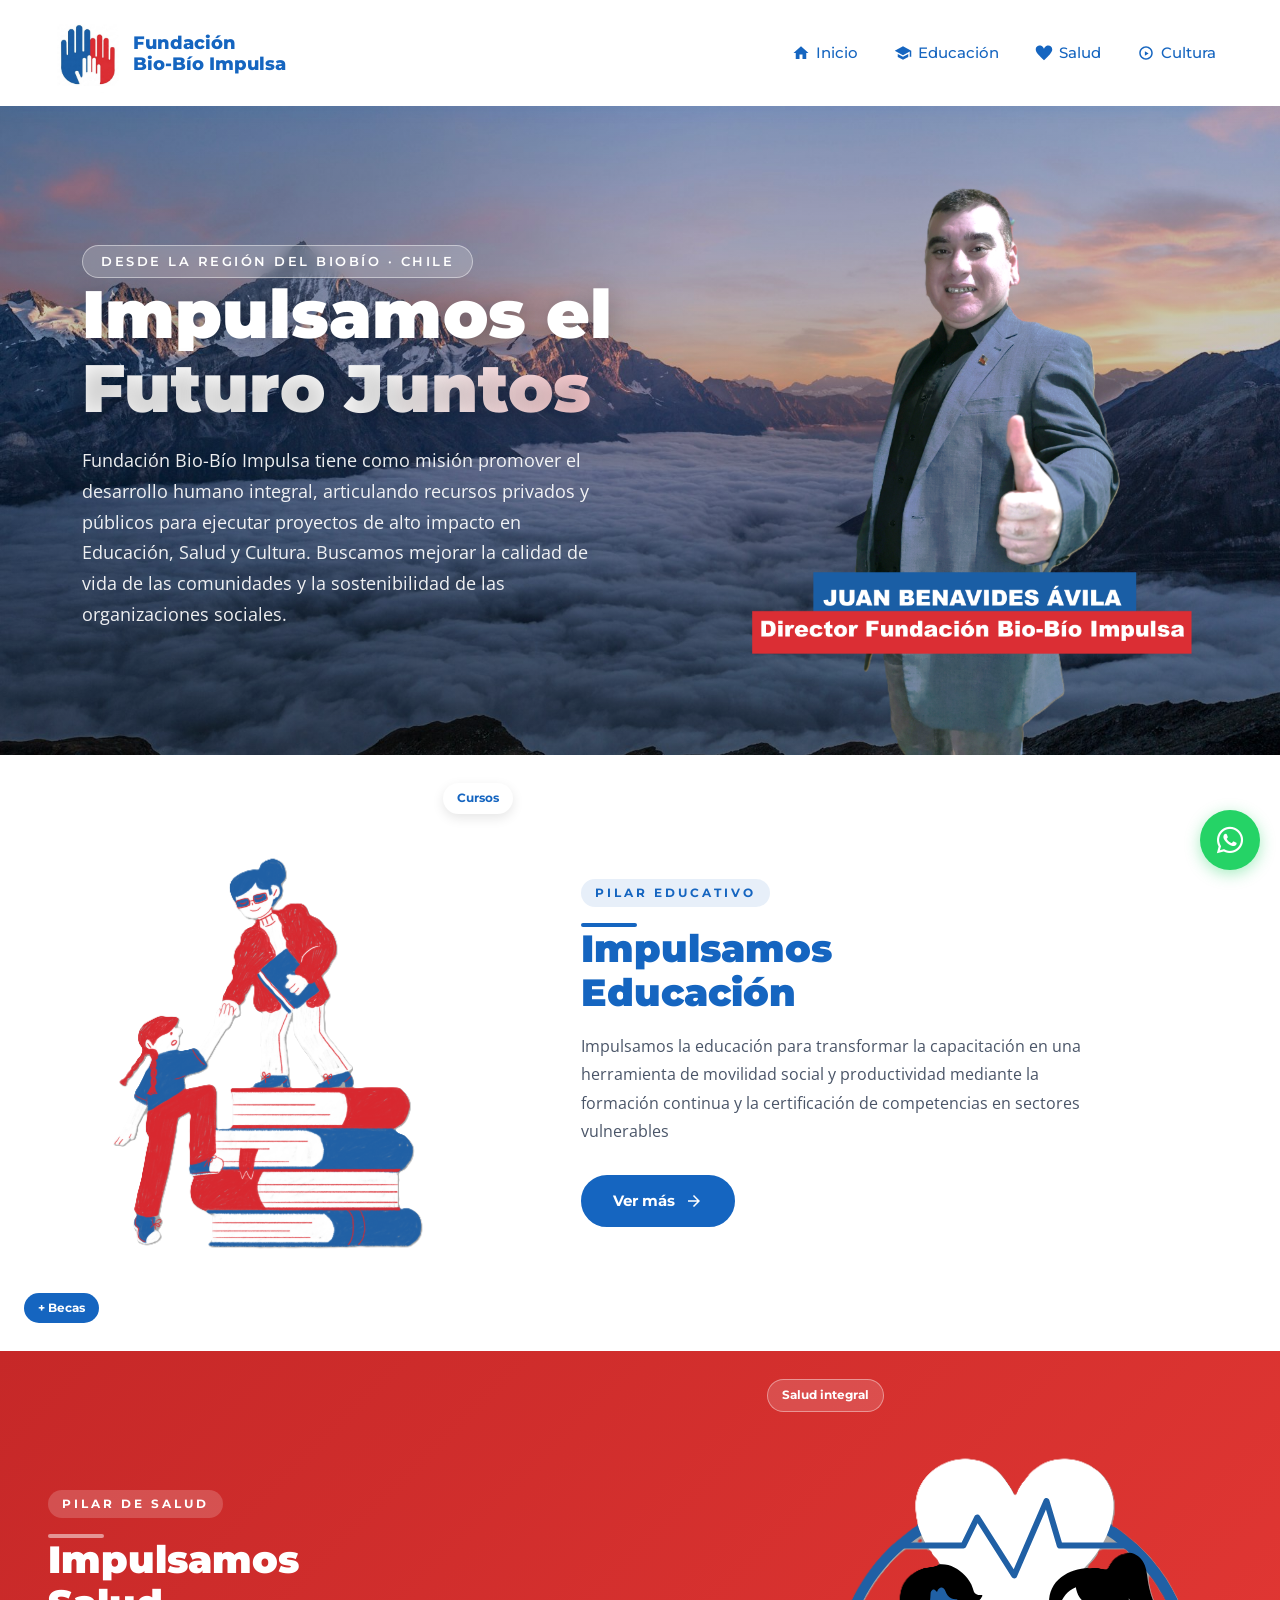
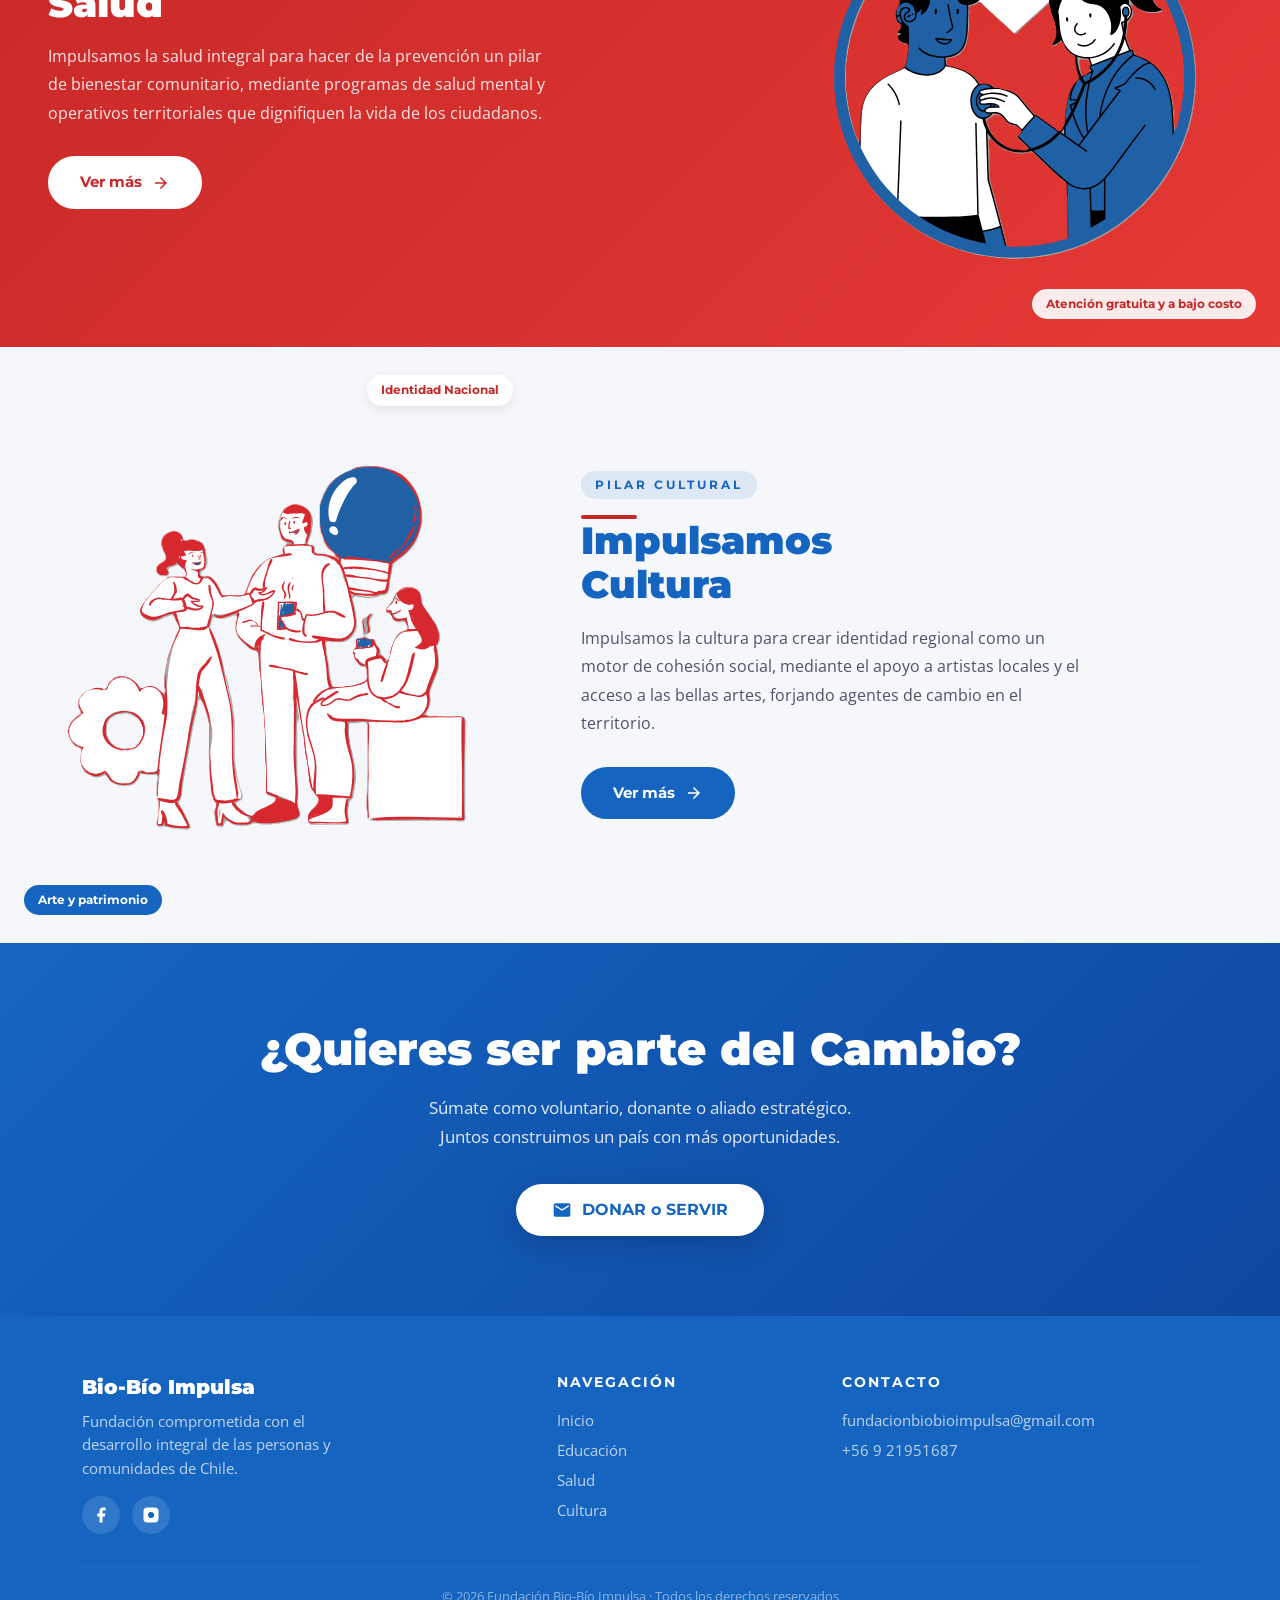
==== commit 7b6f593d: "Add_V_1.1.6" ====
--- a/index.html
+++ b/index.html
@@ -1,6 +1,16 @@
 <!DOCTYPE html>
 <html lang="es">
 <head>
+  <meta name="google-site-verification" content="KuddtsvOHKY2XH_wyzGKEvyNOOTwqOxlaRUiJKWEFEY" />
+  <!-- Google tag (gtag.js) -->
+  <script async src="https://www.googletagmanager.com/gtag/js?id=G-ND0Z3VTGZV"></script>
+  <script>
+    window.dataLayer = window.dataLayer || [];
+    function gtag(){dataLayer.push(arguments);}
+    gtag('js', new Date());
+
+    gtag('config', 'G-ND0Z3VTGZV');
+  </script>
   <meta charset="UTF-8" />
   <meta name="viewport" content="width=device-width, initial-scale=1.0"/>
   <title>Fundación Bio-Bío Impulsa</title>
@@ -910,7 +920,7 @@
 <!-- ║       SECCIÓN 3: CONTACTO   ║ -->
 <!-- ╚══════════════════════════════╝ -->
 <section id="contacto">
-  <h2 class="fade-in-up">¿Quieres ser parte del cambio?</h2>
+  <h2 class="fade-in-up">¿Quieres ser parte del Cambio?</h2>
   <p class="fade-in-up">Súmate como voluntario, donante o aliado estratégico. 
     <br>Juntos construimos un país con más oportunidades.</p>
   <div class="btn-contacto fade-in-up" id="whatsappBtn_2">
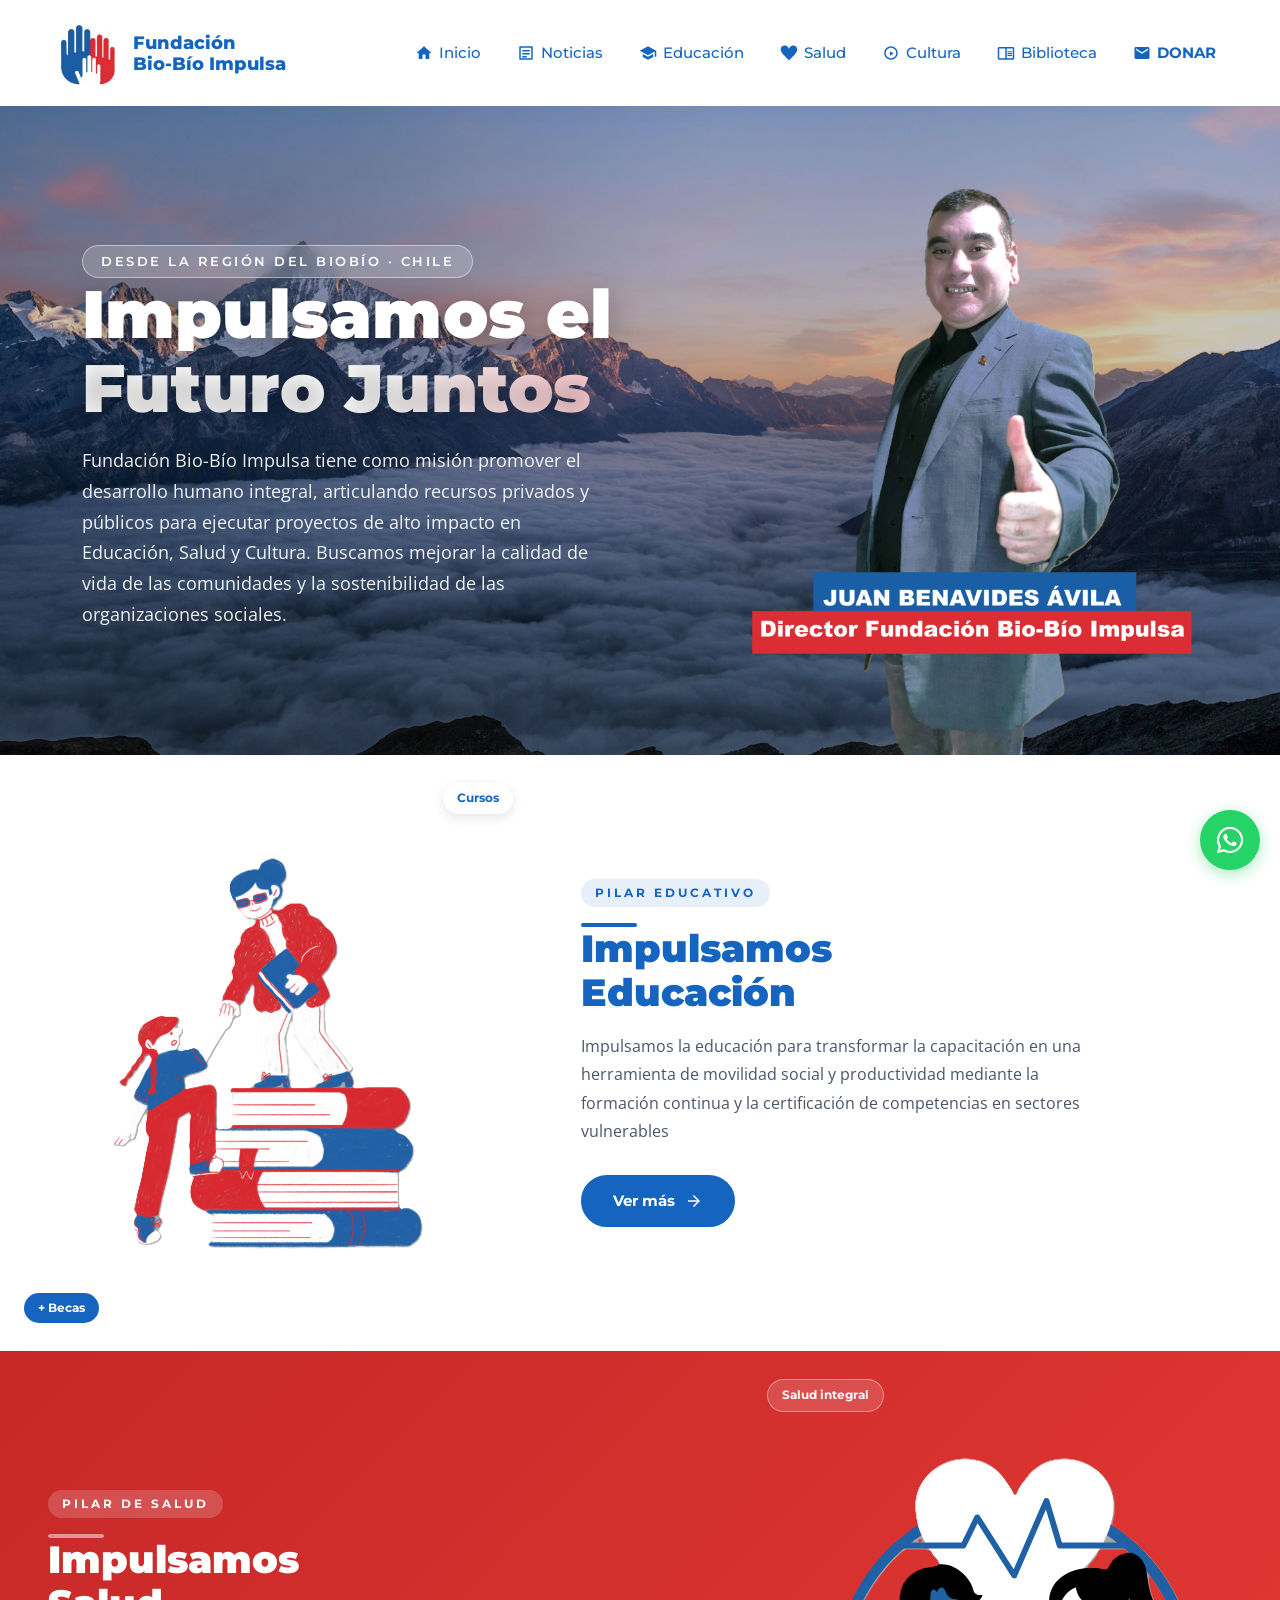
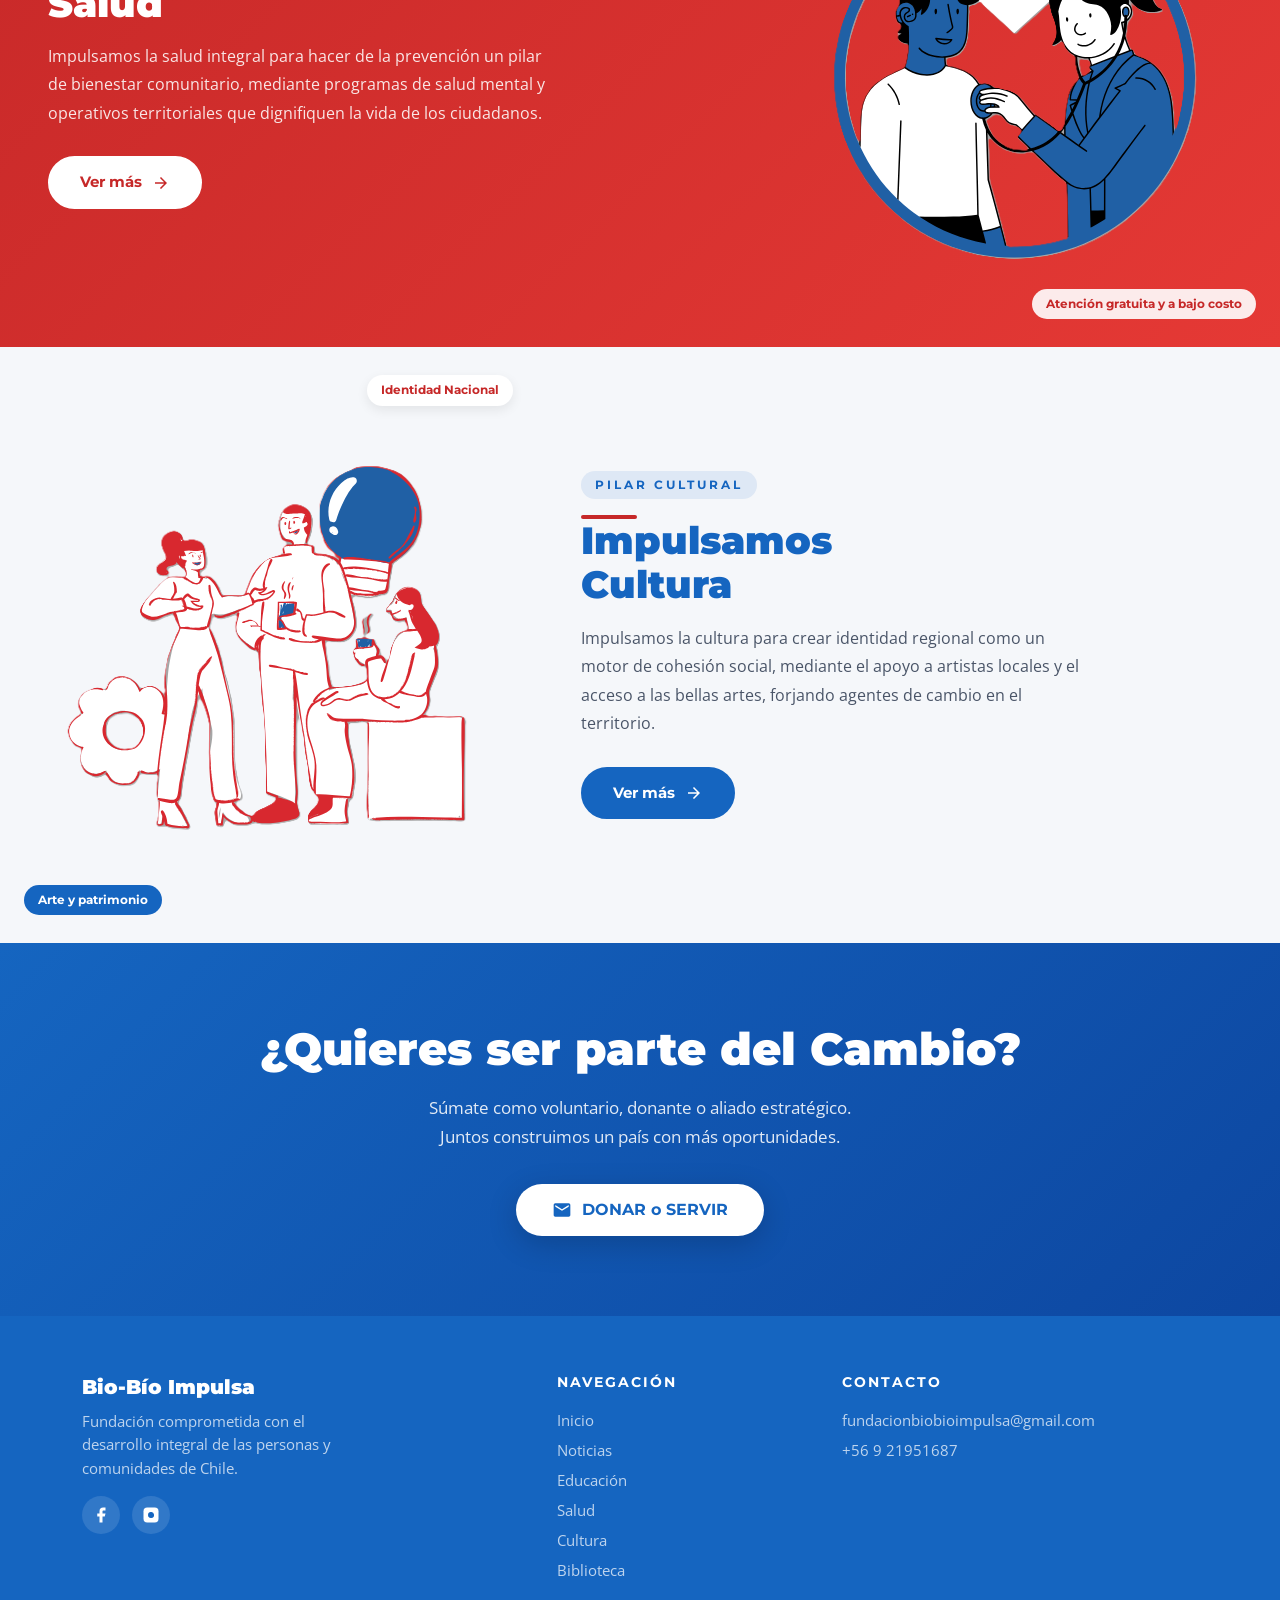
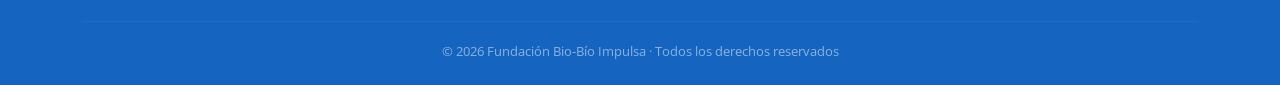
==== commit 89c98a9f: "Add_V_1.2.3" ====
--- a/index.html
+++ b/index.html
@@ -731,6 +731,12 @@
           </a>
         </li>
         <li class="nav-item">
+          <a class="nav-link" href="noticias.html">
+            <svg viewBox="0 0 24 24" xmlns="http://www.w3.org/2000/svg"><path d="M20 3H4a1 1 0 0 0-1 1v16a1 1 0 0 0 1 1h16a1 1 0 0 0 1-1V4a1 1 0 0 0-1-1zm-1 16H5V5h14v14zM7 8h10v2H7V8zm0 4h10v2H7v-2zm0 4h6v2H7v-2z"/></svg>
+            Noticias
+          </a>
+        </li>
+        <li class="nav-item">
           <a class="nav-link" href="educacion.html">
             <svg viewBox="0 0 24 24" xmlns="http://www.w3.org/2000/svg"><path d="M12 3L1 9l11 6 9-4.91V17h2V9L12 3zM5 13.18v4L12 21l7-3.82v-4L12 17l-7-3.82z"/></svg>
             Educación
@@ -746,6 +752,22 @@
           <a class="nav-link" href="cultura.html">
             <svg viewBox="0 0 24 24" xmlns="http://www.w3.org/2000/svg"><path d="M12 3c-4.97 0-9 4.03-9 9s4.03 9 9 9 9-4.03 9-9-4.03-9-9-9zm0 16c-3.86 0-7-3.14-7-7s3.14-7 7-7 7 3.14 7 7-3.14 7-7 7zm-1.5-9.5l5 3-5 3v-6z"/></svg>
             Cultura
+          </a>
+        </li>
+        <li class="nav-item">
+          <a class="nav-link" href="biblioteca.html">
+            <svg viewBox="0 0 24 24" xmlns="http://www.w3.org/2000/svg">
+              <path d="M21 4H3c-1.1 0-2 .9-2 2v13c0 1.1.9 2 2 2h18c1.1 0 2-.9 2-2V6c0-1.1-.9-2-2-2zM3 19V6h8v13H3zm18 0h-8V6h8v13zm-7-9.5h6V11h-6zm0 2.5h6v1.5h-6zm0 2.5h6V16h-6z" />
+            </svg>
+            Biblioteca
+          </a>
+        </li>
+        <li class="nav-item">
+          <a class="nav-link" href="donar.html">
+            <svg width="20" height="20" viewBox="0 0 24 24" fill="currentColor">
+              <path d="M20 4H4c-1.1 0-2 .9-2 2v12c0 1.1.9 2 2 2h16c1.1 0 2-.9 2-2V6c0-1.1-.9-2-2-2zm0 4l-8 5-8-5V6l8 5 8-5v2z"/>
+            </svg>
+            <b>DONAR</b>
           </a>
         </li>
       </ul>
@@ -923,10 +945,12 @@
   <h2 class="fade-in-up">¿Quieres ser parte del Cambio?</h2>
   <p class="fade-in-up">Súmate como voluntario, donante o aliado estratégico. 
     <br>Juntos construimos un país con más oportunidades.</p>
-  <div class="btn-contacto fade-in-up" id="whatsappBtn_2">
-    <svg width="20" height="20" viewBox="0 0 24 24" fill="currentColor"><path d="M20 4H4c-1.1 0-2 .9-2 2v12c0 1.1.9 2 2 2h16c1.1 0 2-.9 2-2V6c0-1.1-.9-2-2-2zm0 4l-8 5-8-5V6l8 5 8-5v2z"/></svg>
-    DONAR o SERVIR
-  </div>
+    <a href="donar.html">
+      <div class="btn-contacto fade-in-up">
+        <svg width="20" height="20" viewBox="0 0 24 24" fill="currentColor"><path d="M20 4H4c-1.1 0-2 .9-2 2v12c0 1.1.9 2 2 2h16c1.1 0 2-.9 2-2V6c0-1.1-.9-2-2-2zm0 4l-8 5-8-5V6l8 5 8-5v2z"/></svg>
+        DONAR o SERVIR
+      </div>
+    </a>
 </section>
 
 <div class="whatsapp-float" id="whatsappBtn">
@@ -960,9 +984,11 @@
         <div class="footer-links-title">Navegación</div>
         <div class="footer-links">
           <a href="index.html">Inicio</a>
+          <a href="noticias.html">Noticias</a>
           <a href="educacion.html">Educación</a>
           <a href="salud.html">Salud</a>
           <a href="cultura.html">Cultura</a>
+          <a href="biblioteca.html">Biblioteca</a>
         </div>
       </div>
 
@@ -984,92 +1010,6 @@
 
 
 <script src="https://cdn.jsdelivr.net/npm/bootstrap@5.3.3/dist/js/bootstrap.bundle.min.js"></script>
-<script src="app.js"></script>
-<script>
-
-function loadData() {
-    console.log('Datos cargados');
-}
-
-
-function initNavigation() {
-
-    document.querySelectorAll('a[href^="#"]').forEach(a => {
-
-        a.addEventListener('click', function(e) {
-
-            const target = document.querySelector(
-                this.getAttribute('href')
-            );
-
-            if (target) {
-
-                e.preventDefault();
-
-                target.scrollIntoView({
-                    behavior: 'smooth'
-                });
-
-            }
-
-        });
-
-    });
-
-}
-  // Fade-in on scroll
-  const observer = new IntersectionObserver((entries) => {
-    entries.forEach((e, i) => {
-      if (e.isIntersecting) {
-        setTimeout(() => e.target.classList.add('visible'), i * 120);
-      }
-    });
-  }, { threshold: 0.15 });
-
-  document.querySelectorAll('.fade-in-up').forEach(el => observer.observe(el));
-
-  // Smooth scroll
-  document.querySelectorAll('a[href^="#"]').forEach(a => {
-    a.addEventListener('click', function(e) {
-      const target = document.querySelector(this.getAttribute('href'));
-      if (target) {
-        e.preventDefault();
-        target.scrollIntoView({ behavior: 'smooth' });
-      }
-    });
-  });
-
-  // Botón flotante de WhatsApp
-function initWhatsAppButton() {
-    const whatsappBtn = document.getElementById('whatsappBtn');
-    if (whatsappBtn) {
-        whatsappBtn.addEventListener('click', function() {
-            const mensaje = encodeURIComponent('Hola, me pueden agendar una reunión');
-            const telefono = '56921951687';
-            window.open(`https://wa.me/${telefono}?text=${mensaje}`, '_blank');
-        });
-    }
-}
-
-  // Botón flotante de WhatsApp
-function initWhatsAppButton_2() {
-    const whatsappBtn = document.getElementById('whatsappBtn_2');
-    if (whatsappBtn) {
-        whatsappBtn.addEventListener('click', function() {
-            const mensaje = encodeURIComponent('Hola, quiero Donar o Servir');
-            const telefono = '56921951687';
-            window.open(`https://wa.me/${telefono}?text=${mensaje}`, '_blank');
-        });
-    }
-}
-
-// Inicialización cuando el DOM está listo
-document.addEventListener('DOMContentLoaded', function() {
-    loadData();
-    initWhatsAppButton();
-    initWhatsAppButton_2();
-    initNavigation();
-});
-</script>
+
 </body>
 </html>
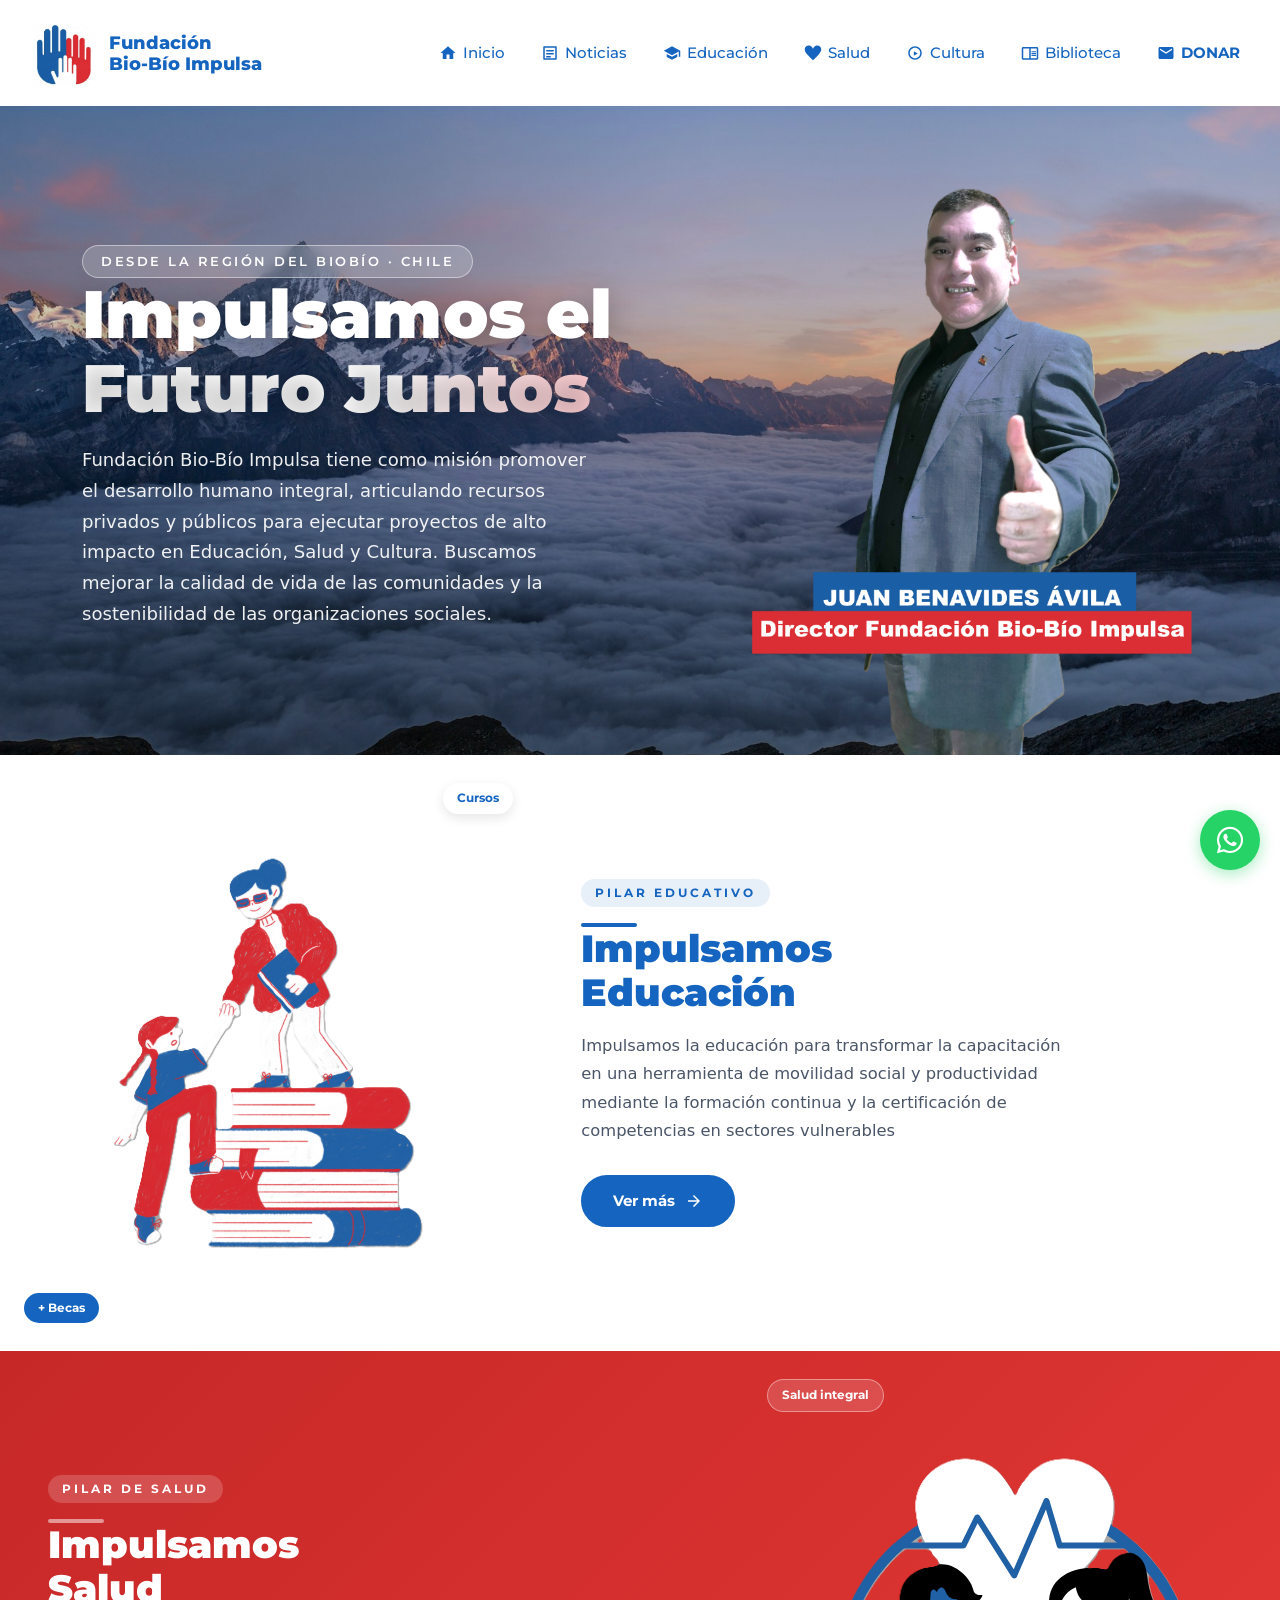
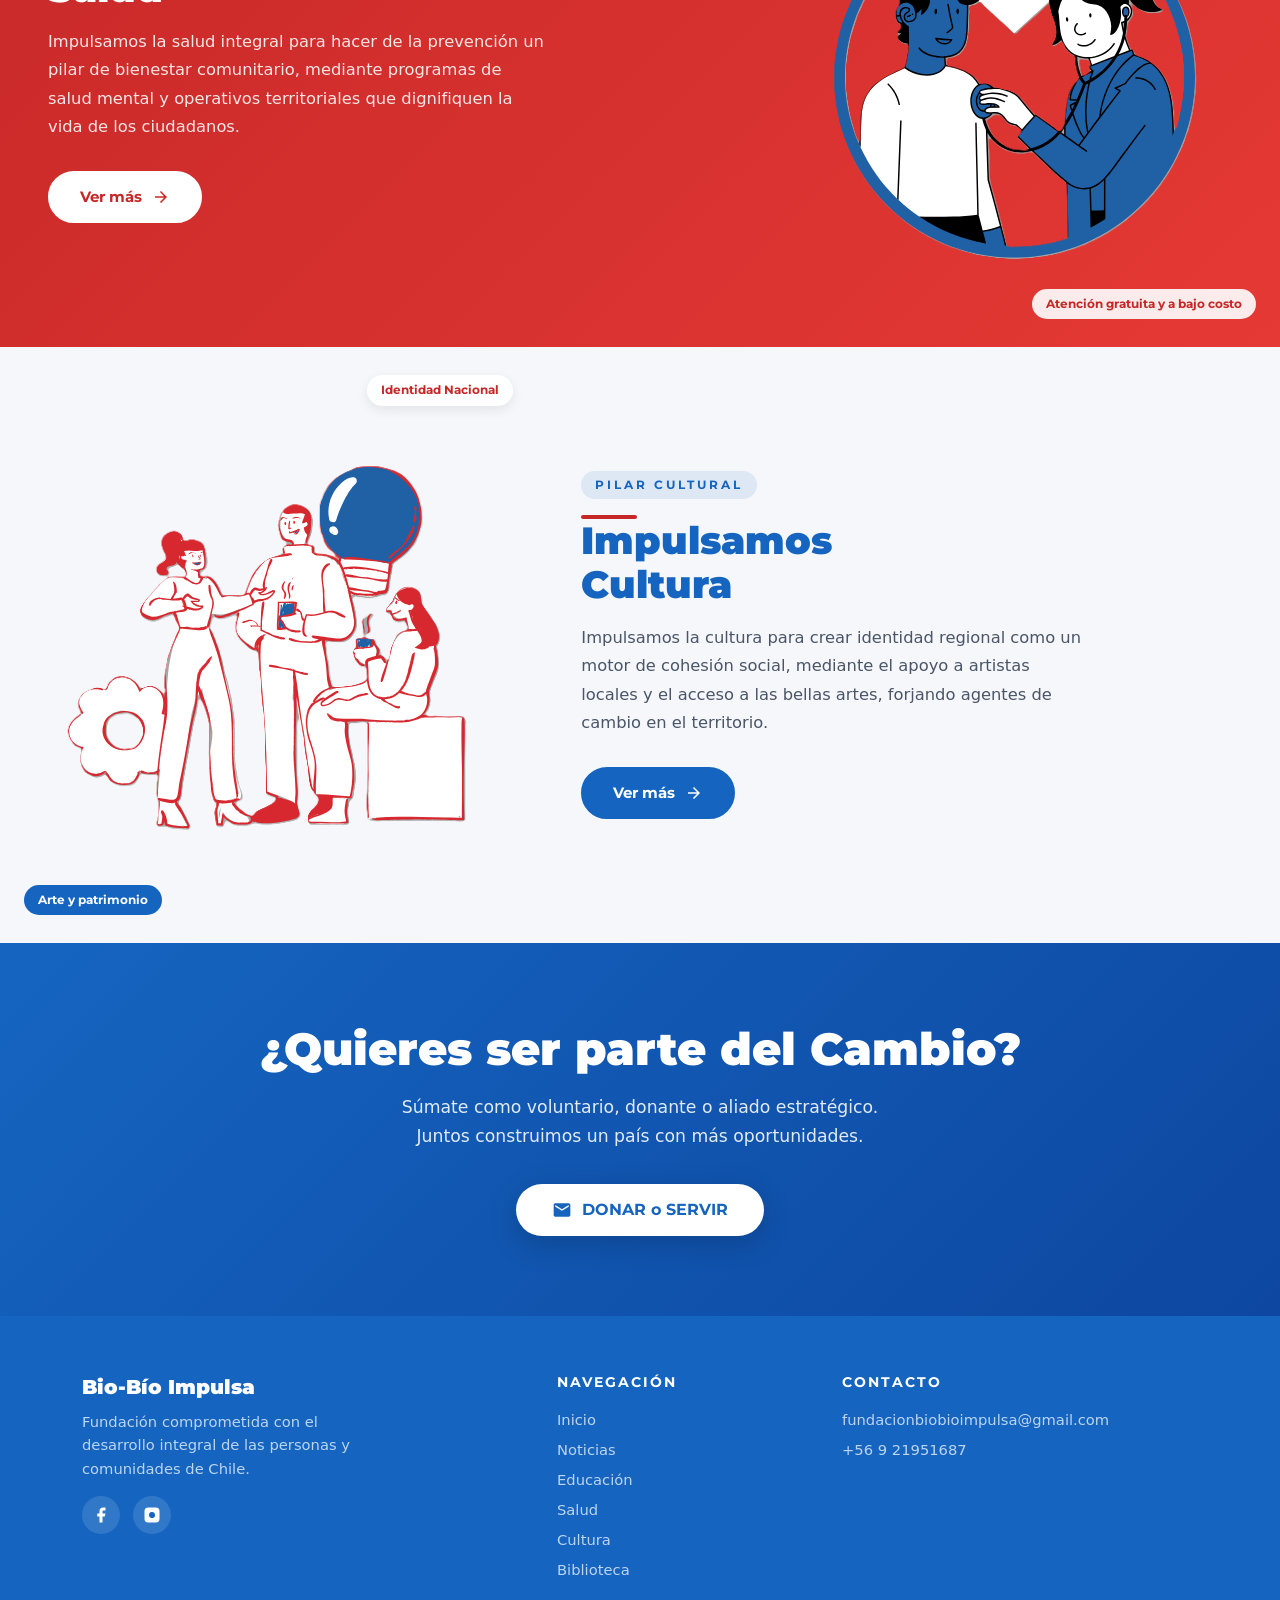
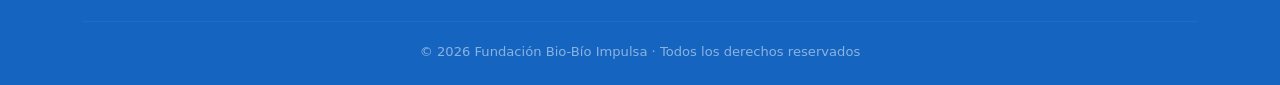
==== commit d68591e5: "Add_V_1.3" ====
--- a/index.html
+++ b/index.html
@@ -38,663 +38,6 @@
   <link href="https://cdn.jsdelivr.net/npm/bootstrap@5.3.3/dist/css/bootstrap.min.css" rel="stylesheet"/>
   <link href="https://fonts.googleapis.com/css2?family=Montserrat:wght@400;600;700;900&family=Open+Sans:wght@400;600&display=swap" rel="stylesheet"/>
   
-  <style>
-    :root {
-      --azul: #1565C0;
-      --azul-claro: #1976D2;
-      --rojo: #C62828;
-      --rojo-claro: #E53935;
-      --blanco: #ffffff;
-      --gris-claro: #f5f7fa;
-      --texto: #1a1a2e;
-    }
-
-    * { box-sizing: border-box; margin: 0; padding: 0; }
-
-    body {
-      font-family: 'Open Sans', sans-serif;
-      color: var(--texto);
-      overflow-x: hidden;
-    }
-
-    /* ─── NAVBAR ─── */
-    .navbar {
-      background: var(--blanco) !important;
-      box-shadow: 0 2px 16px rgba(21,101,192,0.10);
-      padding: 0.5rem 1.5rem;
-      position: sticky;
-      top: 0;
-      z-index: 1000;
-    }
-
-    .navbar-brand {
-      height: 100%;
-    }
-
-    .navbar-brand span {
-      font-family: 'Montserrat', sans-serif;
-      font-weight: 800;
-      font-size: 1.1rem;
-      color: var(--azul);
-      line-height: 1.2;
-      margin-left: 5px;
-    }
-
-    .navbar-nav .nav-link {
-      font-family: 'Montserrat', sans-serif;
-      font-weight: 500;
-      font-size: 0.95rem;
-      color: var(--azul) !important;
-      display: flex;
-      align-items: center;
-      gap: 6px;
-      padding: 0.5rem 1rem !important;
-      border-radius: 8px;
-      transition: transform 0.22s cubic-bezier(.34,1.56,.64,1), color 0.18s, background 0.18s;
-      position: relative;
-    }
-
-    .navbar-nav .nav-link svg {
-      width: 18px;
-      height: 18px;
-      flex-shrink: 0;
-      transition: fill 0.18s;
-      fill: var(--azul);
-    }
-
-    .navbar-nav .nav-link:hover {
-      transform: scale(1.12);
-      color: var(--rojo) !important;
-      background: rgba(198,40,40,0.06);
-    }
-
-    .navbar-nav .nav-link:hover svg {
-      fill: var(--rojo);
-    }
-
-    .navbar-toggler {
-      border-color: var(--azul);
-    }
-    .navbar-toggler-icon {
-      background-image: url("data:image/svg+xml,%3csvg xmlns='http://www.w3.org/2000/svg' viewBox='0 0 30 30'%3e%3cpath stroke='%231565C0' stroke-linecap='round' stroke-miterlimit='10' stroke-width='2' d='M4 7h22M4 15h22M4 23h22'/%3e%3c/svg%3e");
-    }
-    
-
-    /* ─── HERO ─── */
-    #inicio {
-      
-      background: url('static/fondo_head.jpg') center center / cover no-repeat;
-      display: flex;
-      align-items: center;
-      position: relative;
-      
-    }
-
-    #inicio::before {
-      content: '';
-      position: absolute;
-      inset: 0;
-      background: linear-gradient(180deg, rgba(21,101,192,0.18) 0%, rgba(0,0,0,0.28) 100%);
-    }
-
-    .hero-content {
-      position: relative;
-      z-index: 2;
-      color: var(--blanco);
-      
-    }
-
-    .hero-badge {
-      display: inline-block;
-      background: rgba(255,255,255,0.18);
-      border: 1.5px solid rgba(255,255,255,0.45);
-      color: #fff;
-      font-family: 'Montserrat', sans-serif;
-      font-weight: 600;
-      font-size: 0.82rem;
-      letter-spacing: 2.5px;
-      text-transform: uppercase;
-      padding: 6px 18px;
-      border-radius: 50px;
-      
-      backdrop-filter: blur(6px);
-    }
-
-    .hero-title {
-      font-family: 'Montserrat', sans-serif;
-      font-weight: 900;
-      font-size: clamp(2.4rem, 6vw, 4.2rem);
-      line-height: 1.1;
-      text-shadow: 0 4px 24px rgba(0,0,0,0.25);
-      margin-bottom: 1.2rem;
-    }
-
-    .hero-title span {
-      color: #fff;
-      background: linear-gradient(90deg, #fff 60%, #ffcdd2 100%);
-      -webkit-background-clip: text;
-      -webkit-text-fill-color: transparent;
-      background-clip: text;
-    }
-
-    .hero-desc {
-      font-size: 1.13rem;
-      line-height: 1.7;
-      color: rgba(255,255,255,0.92);
-      max-width: 520px;
-      margin-bottom: 2.2rem;
-    }
-
-    .hero-cta {
-      display: inline-flex;
-      align-items: center;
-      gap: 10px;
-      background: var(--blanco);
-      color: var(--azul);
-      font-family: 'Montserrat', sans-serif;
-      font-weight: 700;
-      font-size: 1rem;
-      padding: 14px 32px;
-      border-radius: 50px;
-      text-decoration: none;
-      box-shadow: 0 8px 32px rgba(21,101,192,0.25);
-      transition: transform 0.2s, box-shadow 0.2s, background 0.2s, color 0.2s;
-    }
-
-    .hero-cta:hover {
-      background: var(--rojo);
-      color: #fff;
-      transform: translateY(-3px) scale(1.04);
-      box-shadow: 0 12px 36px rgba(198,40,40,0.35);
-    }
-
-    .hero-img-col {
-      display: flex;
-      justify-content: flex-end;
-      align-items: center;
-      position: relative;
-      z-index: 2;
-    }
-
-    .hero-logo-card {
-      background: rgba(255,255,255,0.15);
-      border: 1.5px solid rgba(255,255,255,0.3);
-      backdrop-filter: blur(12px);
-      border-radius: 24px;
-      padding: 2.5rem;
-      text-align: center;
-      max-width: 320px;
-      width: 100%;
-    }
-
-    .hero-logo-card svg {
-      width: 120px;
-      height: 120px;
-    }
-
-    .hero-logo-card h3 {
-      font-family: 'Montserrat', sans-serif;
-      font-weight: 900;
-      color: #fff;
-      font-size: 1.4rem;
-    }
-
-    .hero-logo-card p {
-      color: rgba(255,255,255,0.82);
-      font-size: 0.92rem;
-      margin-top: 0.5rem;
-    }
-
-    /* ─── SCROLL INDICATOR ─── */
-    .scroll-down {
-      position: absolute;
-      bottom: 2rem;
-      left: 50%;
-      transform: translateX(-50%);
-      z-index: 3;
-      display: flex;
-      flex-direction: column;
-      align-items: center;
-      gap: 6px;
-      color: rgba(255,255,255,0.7);
-      font-size: 0.78rem;
-      letter-spacing: 2px;
-      text-transform: uppercase;
-      font-family: 'Montserrat', sans-serif;
-      animation: bounce 2s infinite;
-    }
-
-    @keyframes bounce {
-      0%, 100% { transform: translateX(-50%) translateY(0); }
-      50% { transform: translateX(-50%) translateY(8px); }
-    }
-
-    /* ─── SECTION TITLE ─── */
-    .section-title {
-      font-family: 'Montserrat', sans-serif;
-      font-weight: 900;
-      font-size: clamp(1.8rem, 4vw, 2.8rem);
-      margin-bottom: 0.6rem;
-    }
-
-    .section-label {
-      font-family: 'Montserrat', sans-serif;
-      font-weight: 700;
-      font-size: 0.78rem;
-      letter-spacing: 3px;
-      text-transform: uppercase;
-     
-      opacity: 0.65;
-    }
-
-    .section-line {
-      width: 56px;
-      height: 4px;
-      border-radius: 2px;
-    }
-
-    /* ─── SERVICIOS ─── */
-    #servicios {
-      padding: 0;
-    }
-
-    /* ─── EDUCACIÓN (fondo blanco, img izquierda) ─── */
-    .servicio-edu {
-      background: var(--blanco);
-      min-height: 520px;
-    }
-
-    /* ─── SALUD (fondo rojo, img derecha) ─── */
-    .servicio-salud {
-      background: linear-gradient(135deg, var(--rojo) 0%, var(--rojo-claro) 100%);
-      min-height: 520px;
-    }
-
-    /* ─── CULTURA (fondo gris claro, img izquierda) ─── */
-    .servicio-cultura {
-      background: var(--gris-claro);
-      min-height: 520px;
-    }
-
-    /* ─── SERVICE CARD ─── */
-    .srv-img-col {
-      display: flex;
-      align-items: stretch;
-      justify-content: center;
-      min-height: 420px;
-      padding: 0 !important;
-      overflow: hidden;
-    }
-
-    .srv-icon-wrap {
-      width: 100%;
-      min-height: 380px;
-      display: flex;
-      align-items: center;
-      justify-content: center;
-      flex-direction: column;
-      gap: 1.5rem;
-      padding: 3rem 2rem;
-      position: relative;
-    }
-
-    .srv-icon-bg {
-      width: 180px;
-      height: 180px;
-      border-radius: 50%;
-      display: flex;
-      align-items: center;
-      justify-content: center;
-      position: relative;
-    }
-
-    .srv-icon-bg svg {
-      width: 100px;
-      height: 100px;
-    }
-
-    .srv-icon-ring {
-      position: absolute;
-      width: 210px;
-      height: 210px;
-      border-radius: 50%;
-      border: 3px solid;
-      opacity: 0.25;
-      animation: rotate-ring 8s linear infinite;
-    }
-
-    @keyframes rotate-ring {
-      from { transform: rotate(0deg); }
-      to { transform: rotate(360deg); }
-    }
-
-    .srv-decorativo {
-      position: absolute;
-      border-radius: 50%;
-      opacity: 0.08;
-    }
-
-    .srv-info-col {
-      display: flex;
-      align-items: center;
-      padding: 3.5rem 3rem !important;
-    }
-
-    .srv-info-inner {
-      max-width: 500px;
-    }
-
-    .srv-tag {
-      display: inline-block;
-      font-family: 'Montserrat', sans-serif;
-      font-weight: 700;
-      font-size: 0.75rem;
-      letter-spacing: 3px;
-      text-transform: uppercase;
-      padding: 5px 14px;
-      border-radius: 50px;
-      margin-bottom: 1rem;
-    }
-
-    .srv-title {
-      font-family: 'Montserrat', sans-serif;
-      font-weight: 900;
-      font-size: clamp(1.7rem, 3.5vw, 2.4rem);
-      line-height: 1.15;
-      margin-bottom: 1rem;
-    }
-
-    .srv-desc {
-      font-size: 1.02rem;
-      line-height: 1.75;
-      margin-bottom: 1.8rem;
-    }
-
-    .btn-ver-mas {
-      display: inline-flex;
-      align-items: center;
-      gap: 10px;
-      font-family: 'Montserrat', sans-serif;
-      font-weight: 700;
-      font-size: 0.95rem;
-      padding: 13px 30px;
-      border-radius: 50px;
-      text-decoration: none;
-      transition: transform 0.22s cubic-bezier(.34,1.56,.64,1), box-shadow 0.2s, background 0.2s, color 0.2s;
-      border: 2.5px solid transparent;
-    }
-
-    .btn-ver-mas:hover {
-      transform: translateY(-3px) scale(1.05);
-      box-shadow: 0 10px 30px rgba(0,0,0,0.18);
-    }
-
-    /* Edu btn */
-    .btn-edu {
-      background: var(--azul);
-      color: #fff;
-      border-color: var(--azul);
-    }
-    .btn-edu:hover {
-      background: var(--rojo);
-      color: #fff;
-      border-color: var(--rojo);
-    }
-
-    /* Salud btn */
-    .btn-salud {
-      background: #fff;
-      color: var(--rojo);
-      border-color: #fff;
-    }
-    .btn-salud:hover {
-      background: transparent;
-      color: #fff;
-      border-color: #fff;
-    }
-
-    /* Cultura btn */
-    .btn-cultura {
-      background: var(--azul);
-      color: #fff;
-      border-color: var(--azul);
-    }
-    .btn-cultura:hover {
-      background: var(--rojo);
-      color: #fff;
-      border-color: var(--rojo);
-    }
-
-    /* edu icon bg */
-    .icon-bg-edu {
-      background: rgba(21,101,192,0.12);
-    }
-    .icon-bg-edu .srv-icon-ring { border-color: var(--azul); }
-
-    /* salud icon bg */
-    .icon-bg-salud {
-      background: rgba(255,255,255,0.15);
-    }
-    .icon-bg-salud .srv-icon-ring { border-color: rgba(255,255,255,0.6); }
-
-    /* cultura icon bg */
-    .icon-bg-cultura {
-      background: rgba(21,101,192,0.10);
-    }
-    .icon-bg-cultura .srv-icon-ring { border-color: var(--azul); }
-
-    /* ─── CTA SECTION ─── */
-    #contacto {
-      background: linear-gradient(135deg, var(--azul) 0%, #0d47a1 100%);
-      padding: 5rem 2rem;
-      text-align: center;
-      color: #fff;
-    }
-
-    #contacto h2 {
-      font-family: 'Montserrat', sans-serif;
-      font-weight: 900;
-      font-size: clamp(1.8rem, 4vw, 2.8rem);
-      margin-bottom: 1rem;
-    }
-
-    #contacto p {
-      font-size: 1.08rem;
-      opacity: 0.88;
-      max-width: 540px;
-      margin: 0 auto 2rem;
-      line-height: 1.7;
-    }
-
-    .btn-contacto {
-      display: inline-flex;
-      align-items: center;
-      gap: 10px;
-      background: #fff;
-      color: var(--azul);
-      font-family: 'Montserrat', sans-serif;
-      font-weight: 700;
-      font-size: 1rem;
-      padding: 14px 36px;
-      border-radius: 50px;
-      text-decoration: none;
-      transition: transform 0.22s cubic-bezier(.34,1.56,.64,1), background 0.2s, color 0.2s, box-shadow 0.2s;
-      box-shadow: 0 8px 30px rgba(0,0,0,0.18);
-    }
-
-    .btn-contacto:hover {
-      background: var(--rojo);
-      color: #fff;
-      transform: translateY(-3px) scale(1.05);
-    }
-
-    /* ─── FOOTER ─── */
-    footer {
-      background: var(--azul);
-      color: rgba(255,255,255,0.9);
-      padding: 3.5rem 2rem 1.5rem;
-    }
-
-    .footer-brand {
-      font-family: 'Montserrat', sans-serif;
-      font-weight: 900;
-      font-size: 1.25rem;
-      color: #fff;
-      margin-bottom: 0.5rem;
-    }
-
-    .footer-desc {
-      font-size: 0.92rem;
-      color: rgba(255,255,255,0.72);
-      line-height: 1.6;
-      max-width: 280px;
-    }
-
-    .footer-links-title {
-      font-family: 'Montserrat', sans-serif;
-      font-weight: 700;
-      color: #fff;
-      font-size: 0.88rem;
-      letter-spacing: 2px;
-      text-transform: uppercase;
-      margin-bottom: 1rem;
-    }
-
-    .footer-links a {
-      display: block;
-      color: rgba(255,255,255,0.72);
-      text-decoration: none;
-      font-size: 0.92rem;
-      margin-bottom: 0.5rem;
-      transition: color 0.18s, padding-left 0.18s;
-    }
-
-    .footer-links a:hover {
-      color: #fff;
-      padding-left: 6px;
-    }
-
-    .footer-divider {
-      border-color: rgba(255,255,255,0.18);
-      margin: 2rem 0 1.2rem;
-    }
-
-    .footer-copy {
-      font-size: 0.82rem;
-      color: rgba(255,255,255,0.5);
-      text-align: center;
-    }
-
-    .footer-social a {
-      display: inline-flex;
-      align-items: center;
-      justify-content: center;
-      width: 38px;
-      height: 38px;
-      border-radius: 50%;
-      background: rgba(255,255,255,0.12);
-      color: #fff;
-      margin-right: 8px;
-      text-decoration: none;
-      transition: background 0.18s, transform 0.18s;
-    }
-
-    .footer-social a:hover {
-      background: var(--rojo);
-      transform: scale(1.12);
-    }
-
-    /* ─── ANIMACIONES ─── */
-    .fade-in-up {
-      opacity: 0;
-      transform: translateY(30px);
-      transition: opacity 0.65s ease, transform 0.65s ease;
-    }
-    .fade-in-up.visible {
-      opacity: 1;
-      transform: translateY(0);
-    }
-
-    /* ─── MENÚ LATERAL MÓVIL (Efecto De Derecha a Izquierda) ─── */
-@media (max-width: 991px) {
-  .menu-movil-lateral {
-    position: fixed;
-    top: 0;
-    right: -100%; /* Oculto completamente a la derecha */
-    width: 280px; /* Ancho del menú lateral */
-    height: 100vh;
-    background-color: var(--blanco, #ffffff);
-    box-shadow: -4px 0 16px rgba(0, 0, 0, 0.15);
-    z-index: 1050;
-    padding: 5rem 1.5rem 2rem 1.5rem;
-    transition: right 0.3s ease-in-out; /* Animación suave */
-    display: block !important; /* Sobrescribe el display none de Bootstrap */
-  }
-
-  /* Cuando Bootstrap activa la clase show, el menú entra en pantalla */
-  .menu-movil-lateral.show {
-      right: 0;
-    }
-
-    /* Forzamos que los items se listen verticalmente en móvil */
-    .menu-movil-lateral .navbar-nav {
-      flex-direction: column;
-      gap: 15px !important;
-    }
-
-    /* Botón X de Cierre */
-    .btn-close-menu {
-      position: absolute;
-      top: 20px;
-      right: 20px;
-      background: none;
-      border: none;
-      font-size: 2.5rem;
-      line-height: 1;
-      color: #000000; /* Color Negro solicitado */
-      cursor: pointer;
-      padding: 0;
-      transition: transform 0.2s;
-    }
-
-    .btn-close-menu:hover {
-      transform: scale(1.1);
-    }
-
-      
-      .srv-img-col, .srv-icon-wrap {
-        min-height: 260px;
-      }
-      .srv-info-col {
-        padding: 2.5rem 2rem !important;
-      }
-      .hero-logo-card {
-        margin-top: 2rem;
-        max-width: 100%;
-      }
-    }
-
-    @media (max-width: 767px) {
-      #inicio { min-height: 100svh; }
-      .servicio-edu .row, .servicio-salud .row, .servicio-cultura .row {
-        flex-direction: column !important;
-      }
-      .srv-img-col { min-height: 200px; }
-      .srv-info-col { padding: 2rem 1.5rem !important; }
-    }
-
-    /* Ajuste preventivo para que el logo no rompa la fila en móviles muy chicos */
-    @media (max-width: 576px) {
-      .navbar-brand img {
-        height: 60px !important; /* Achicamos un poco la imagen en móviles */
-      }
-      .navbar-brand span {
-        font-size: 0.9rem !important; /* Letra levemente más pequeña */
-      }
-    }
-
-
-  </style>
 </head>
 <body>
 <script src="app.js"></script>
--- a/style.css
+++ b/style.css
@@ -1,3 +1,491 @@
+  :root {
+      --azul: #1565C0;
+      --azul-claro: #1976D2;
+      --rojo: #C62828;
+      --rojo-claro: #E53935;
+      --blanco: #ffffff;
+      --gris-claro: #f5f7fa;
+      --texto: #1a1a2e;
+    }
+
+    * { box-sizing: border-box; margin: 0; padding: 0; }
+
+    body {
+      font-family: 'Open Sans', sans-serif;
+      color: var(--texto);
+      overflow-x: hidden;
+    }
+
+    /* ─── NAVBAR ─── */
+    .navbar {
+      background: var(--blanco) !important;
+      box-shadow: 0 2px 16px rgba(21,101,192,0.10);
+      padding: 0.5rem 1.5rem;
+      position: sticky;
+      top: 0;
+      z-index: 1000;
+    }
+
+    .navbar-brand {
+      height: 100%;
+    }
+
+    .navbar-brand span {
+      font-family: 'Montserrat', sans-serif;
+      font-weight: 800;
+      font-size: 1.1rem;
+      color: var(--azul);
+      line-height: 1.2;
+      margin-left: 5px;
+    }
+
+    .navbar-nav .nav-link {
+      font-family: 'Montserrat', sans-serif;
+      font-weight: 500;
+      font-size: 0.95rem;
+      color: var(--azul) !important;
+      display: flex;
+      align-items: center;
+      gap: 6px;
+      padding: 0.5rem 1rem !important;
+      border-radius: 8px;
+      transition: transform 0.22s cubic-bezier(.34,1.56,.64,1), color 0.18s, background 0.18s;
+      position: relative;
+    }
+
+    .navbar-nav .nav-link svg {
+      width: 18px;
+      height: 18px;
+      flex-shrink: 0;
+      transition: fill 0.18s;
+      fill: var(--azul);
+    }
+
+    .navbar-nav .nav-link:hover {
+      transform: scale(1.12);
+      color: var(--rojo) !important;
+      background: rgba(198,40,40,0.06);
+    }
+
+    .navbar-nav .nav-link:hover svg {
+      fill: var(--rojo);
+    }
+
+    .navbar-toggler {
+      border-color: var(--azul);
+    }
+    .navbar-toggler-icon {
+      background-image: url("data:image/svg+xml,%3csvg xmlns='http://www.w3.org/2000/svg' viewBox='0 0 30 30'%3e%3cpath stroke='%231565C0' stroke-linecap='round' stroke-miterlimit='10' stroke-width='2' d='M4 7h22M4 15h22M4 23h22'/%3e%3c/svg%3e");
+    }
+    
+
+    /* ─── HERO ─── */
+    #inicio {
+      
+      background: url('static/fondo_head.jpg') center center / cover no-repeat;
+      display: flex;
+      align-items: center;
+      position: relative;
+      
+    }
+
+    #inicio::before {
+      content: '';
+      position: absolute;
+      inset: 0;
+      background: linear-gradient(180deg, rgba(21,101,192,0.18) 0%, rgba(0,0,0,0.28) 100%);
+    }
+
+    .hero-content {
+      position: relative;
+      z-index: 2;
+      color: var(--blanco);
+      
+    }
+
+    .hero-badge {
+      display: inline-block;
+      background: rgba(255,255,255,0.18);
+      border: 1.5px solid rgba(255,255,255,0.45);
+      color: #fff;
+      font-family: 'Montserrat', sans-serif;
+      font-weight: 600;
+      font-size: 0.82rem;
+      letter-spacing: 2.5px;
+      text-transform: uppercase;
+      padding: 6px 18px;
+      border-radius: 50px;
+      
+      backdrop-filter: blur(6px);
+    }
+
+    .hero-title {
+      font-family: 'Montserrat', sans-serif;
+      font-weight: 900;
+      font-size: clamp(2.4rem, 6vw, 4.2rem);
+      line-height: 1.1;
+      text-shadow: 0 4px 24px rgba(0,0,0,0.25);
+      margin-bottom: 1.2rem;
+    }
+
+    .hero-title span {
+      color: #fff;
+      background: linear-gradient(90deg, #fff 60%, #ffcdd2 100%);
+      -webkit-background-clip: text;
+      -webkit-text-fill-color: transparent;
+      background-clip: text;
+    }
+
+    .hero-desc {
+      font-size: 1.13rem;
+      line-height: 1.7;
+      color: rgba(255,255,255,0.92);
+      max-width: 520px;
+      margin-bottom: 2.2rem;
+    }
+
+    .hero-cta {
+      display: inline-flex;
+      align-items: center;
+      gap: 10px;
+      background: var(--blanco);
+      color: var(--azul);
+      font-family: 'Montserrat', sans-serif;
+      font-weight: 700;
+      font-size: 1rem;
+      padding: 14px 32px;
+      border-radius: 50px;
+      text-decoration: none;
+      box-shadow: 0 8px 32px rgba(21,101,192,0.25);
+      transition: transform 0.2s, box-shadow 0.2s, background 0.2s, color 0.2s;
+    }
+
+    .hero-cta:hover {
+      background: var(--rojo);
+      color: #fff;
+      transform: translateY(-3px) scale(1.04);
+      box-shadow: 0 12px 36px rgba(198,40,40,0.35);
+    }
+
+    .hero-img-col {
+      display: flex;
+      justify-content: flex-end;
+      align-items: center;
+      position: relative;
+      z-index: 2;
+    }
+
+    .hero-logo-card {
+      background: rgba(255,255,255,0.15);
+      border: 1.5px solid rgba(255,255,255,0.3);
+      backdrop-filter: blur(12px);
+      border-radius: 24px;
+      padding: 2.5rem;
+      text-align: center;
+      max-width: 320px;
+      width: 100%;
+    }
+
+    .hero-logo-card svg {
+      width: 120px;
+      height: 120px;
+    }
+
+    .hero-logo-card h3 {
+      font-family: 'Montserrat', sans-serif;
+      font-weight: 900;
+      color: #fff;
+      font-size: 1.4rem;
+    }
+
+    .hero-logo-card p {
+      color: rgba(255,255,255,0.82);
+      font-size: 0.92rem;
+      margin-top: 0.5rem;
+    }
+
+    /* ─── SCROLL INDICATOR ─── */
+    .scroll-down {
+      position: absolute;
+      bottom: 2rem;
+      left: 50%;
+      transform: translateX(-50%);
+      z-index: 3;
+      display: flex;
+      flex-direction: column;
+      align-items: center;
+      gap: 6px;
+      color: rgba(255,255,255,0.7);
+      font-size: 0.78rem;
+      letter-spacing: 2px;
+      text-transform: uppercase;
+      font-family: 'Montserrat', sans-serif;
+      animation: bounce 2s infinite;
+    }
+
+    @keyframes bounce {
+      0%, 100% { transform: translateX(-50%) translateY(0); }
+      50% { transform: translateX(-50%) translateY(8px); }
+    }
+
+    /* ─── SECTION TITLE ─── */
+    .section-title {
+      font-family: 'Montserrat', sans-serif;
+      font-weight: 900;
+      font-size: clamp(1.8rem, 4vw, 2.8rem);
+      margin-bottom: 0.6rem;
+    }
+
+    .section-label {
+      font-family: 'Montserrat', sans-serif;
+      font-weight: 700;
+      font-size: 0.78rem;
+      letter-spacing: 3px;
+      text-transform: uppercase;
+     
+      opacity: 0.65;
+    }
+
+    .section-line {
+      width: 56px;
+      height: 4px;
+      border-radius: 2px;
+    }
+
+    /* ─── SERVICIOS ─── */
+    #servicios {
+      padding: 0;
+    }
+
+    /* ─── EDUCACIÓN (fondo blanco, img izquierda) ─── */
+    .servicio-edu {
+      background: var(--blanco);
+      min-height: 520px;
+    }
+
+    /* ─── SALUD (fondo rojo, img derecha) ─── */
+    .servicio-salud {
+      background: linear-gradient(135deg, var(--rojo) 0%, var(--rojo-claro) 100%);
+      min-height: 520px;
+    }
+
+    /* ─── CULTURA (fondo gris claro, img izquierda) ─── */
+    .servicio-cultura {
+      background: var(--gris-claro);
+      min-height: 520px;
+    }
+
+    /* ─── SERVICE CARD ─── */
+    .srv-img-col {
+      display: flex;
+      align-items: stretch;
+      justify-content: center;
+      min-height: 420px;
+      padding: 0 !important;
+      overflow: hidden;
+    }
+
+    .srv-icon-wrap {
+      width: 100%;
+      min-height: 380px;
+      display: flex;
+      align-items: center;
+      justify-content: center;
+      flex-direction: column;
+      gap: 1.5rem;
+      padding: 3rem 2rem;
+      position: relative;
+    }
+
+    .srv-icon-bg {
+      width: 180px;
+      height: 180px;
+      border-radius: 50%;
+      display: flex;
+      align-items: center;
+      justify-content: center;
+      position: relative;
+    }
+
+    .srv-icon-bg svg {
+      width: 100px;
+      height: 100px;
+    }
+
+    .srv-icon-ring {
+      position: absolute;
+      width: 210px;
+      height: 210px;
+      border-radius: 50%;
+      border: 3px solid;
+      opacity: 0.25;
+      animation: rotate-ring 8s linear infinite;
+    }
+
+    @keyframes rotate-ring {
+      from { transform: rotate(0deg); }
+      to { transform: rotate(360deg); }
+    }
+
+    .srv-decorativo {
+      position: absolute;
+      border-radius: 50%;
+      opacity: 0.08;
+    }
+
+    .srv-info-col {
+      display: flex;
+      align-items: center;
+      padding: 3.5rem 3rem !important;
+    }
+
+    .srv-info-inner {
+      max-width: 500px;
+    }
+
+    .srv-tag {
+      display: inline-block;
+      font-family: 'Montserrat', sans-serif;
+      font-weight: 700;
+      font-size: 0.75rem;
+      letter-spacing: 3px;
+      text-transform: uppercase;
+      padding: 5px 14px;
+      border-radius: 50px;
+      margin-bottom: 1rem;
+    }
+
+    .srv-title {
+      font-family: 'Montserrat', sans-serif;
+      font-weight: 900;
+      font-size: clamp(1.7rem, 3.5vw, 2.4rem);
+      line-height: 1.15;
+      margin-bottom: 1rem;
+    }
+
+    .srv-desc {
+      font-size: 1.02rem;
+      line-height: 1.75;
+      margin-bottom: 1.8rem;
+    }
+
+    .btn-ver-mas {
+      display: inline-flex;
+      align-items: center;
+      gap: 10px;
+      font-family: 'Montserrat', sans-serif;
+      font-weight: 700;
+      font-size: 0.95rem;
+      padding: 13px 30px;
+      border-radius: 50px;
+      text-decoration: none;
+      transition: transform 0.22s cubic-bezier(.34,1.56,.64,1), box-shadow 0.2s, background 0.2s, color 0.2s;
+      border: 2.5px solid transparent;
+    }
+
+    .btn-ver-mas:hover {
+      transform: translateY(-3px) scale(1.05);
+      box-shadow: 0 10px 30px rgba(0,0,0,0.18);
+    }
+
+    /* Edu btn */
+    .btn-edu {
+      background: var(--azul);
+      color: #fff;
+      border-color: var(--azul);
+    }
+    .btn-edu:hover {
+      background: var(--rojo);
+      color: #fff;
+      border-color: var(--rojo);
+    }
+
+    /* Salud btn */
+    .btn-salud {
+      background: #fff;
+      color: var(--rojo);
+      border-color: #fff;
+    }
+    .btn-salud:hover {
+      background: transparent;
+      color: #fff;
+      border-color: #fff;
+    }
+
+    /* Cultura btn */
+    .btn-cultura {
+      background: var(--azul);
+      color: #fff;
+      border-color: var(--azul);
+    }
+    .btn-cultura:hover {
+      background: var(--rojo);
+      color: #fff;
+      border-color: var(--rojo);
+    }
+
+    /* edu icon bg */
+    .icon-bg-edu {
+      background: rgba(21,101,192,0.12);
+    }
+    .icon-bg-edu .srv-icon-ring { border-color: var(--azul); }
+
+    /* salud icon bg */
+    .icon-bg-salud {
+      background: rgba(255,255,255,0.15);
+    }
+    .icon-bg-salud .srv-icon-ring { border-color: rgba(255,255,255,0.6); }
+
+    /* cultura icon bg */
+    .icon-bg-cultura {
+      background: rgba(21,101,192,0.10);
+    }
+    .icon-bg-cultura .srv-icon-ring { border-color: var(--azul); }
+
+    /* ─── CTA SECTION ─── */
+    #contacto {
+      background: linear-gradient(135deg, var(--azul) 0%, #0d47a1 100%);
+      padding: 5rem 2rem;
+      text-align: center;
+      color: #fff;
+    }
+
+    #contacto h2 {
+      font-family: 'Montserrat', sans-serif;
+      font-weight: 900;
+      font-size: clamp(1.8rem, 4vw, 2.8rem);
+      margin-bottom: 1rem;
+    }
+
+    #contacto p {
+      font-size: 1.08rem;
+      opacity: 0.88;
+      max-width: 540px;
+      margin: 0 auto 2rem;
+      line-height: 1.7;
+    }
+
+    .btn-contacto {
+      display: inline-flex;
+      align-items: center;
+      gap: 10px;
+      background: #fff;
+      color: var(--azul);
+      font-family: 'Montserrat', sans-serif;
+      font-weight: 700;
+      font-size: 1rem;
+      padding: 14px 36px;
+      border-radius: 50px;
+      text-decoration: none;
+      transition: transform 0.22s cubic-bezier(.34,1.56,.64,1), background 0.2s, color 0.2s, box-shadow 0.2s;
+      box-shadow: 0 8px 30px rgba(0,0,0,0.18);
+    }
+
+    .btn-contacto:hover {
+      background: var(--rojo);
+      color: #fff;
+      transform: translateY(-3px) scale(1.05);
+    }
 
     /* ─── FOOTER ─── */
     footer {
@@ -84,6 +572,84 @@
     .fade-in-up.visible {
       opacity: 1;
       transform: translateY(0);
+    }
+
+    /* ─── MENÚ LATERAL MÓVIL (Efecto De Derecha a Izquierda) ─── */
+@media (max-width: 991px) {
+  .menu-movil-lateral {
+    position: fixed;
+    top: 0;
+    right: -100%; /* Oculto completamente a la derecha */
+    width: 280px; /* Ancho del menú lateral */
+    height: 100vh;
+    background-color: var(--blanco, #ffffff);
+    box-shadow: -4px 0 16px rgba(0, 0, 0, 0.15);
+    z-index: 1050;
+    padding: 5rem 1.5rem 2rem 1.5rem;
+    transition: right 0.3s ease-in-out; /* Animación suave */
+    display: block !important; /* Sobrescribe el display none de Bootstrap */
+  }
+
+  /* Cuando Bootstrap activa la clase show, el menú entra en pantalla */
+  .menu-movil-lateral.show {
+      right: 0;
+    }
+
+    /* Forzamos que los items se listen verticalmente en móvil */
+    .menu-movil-lateral .navbar-nav {
+      flex-direction: column;
+      gap: 15px !important;
+    }
+
+    /* Botón X de Cierre */
+    .btn-close-menu {
+      position: absolute;
+      top: 20px;
+      right: 20px;
+      background: none;
+      border: none;
+      font-size: 2.5rem;
+      line-height: 1;
+      color: #000000; /* Color Negro solicitado */
+      cursor: pointer;
+      padding: 0;
+      transition: transform 0.2s;
+    }
+
+    .btn-close-menu:hover {
+      transform: scale(1.1);
+    }
+
+      
+      .srv-img-col, .srv-icon-wrap {
+        min-height: 260px;
+      }
+      .srv-info-col {
+        padding: 2.5rem 2rem !important;
+      }
+      .hero-logo-card {
+        margin-top: 2rem;
+        max-width: 100%;
+      }
+    }
+
+    @media (max-width: 767px) {
+      #inicio { min-height: 100svh; }
+      .servicio-edu .row, .servicio-salud .row, .servicio-cultura .row {
+        flex-direction: column !important;
+      }
+      .srv-img-col { min-height: 200px; }
+      .srv-info-col { padding: 2rem 1.5rem !important; }
+    }
+
+    /* Ajuste preventivo para que el logo no rompa la fila en móviles muy chicos */
+    @media (max-width: 576px) {
+      .navbar-brand img {
+        height: 60px !important; /* Achicamos un poco la imagen en móviles */
+      }
+      .navbar-brand span {
+        font-size: 0.9rem !important; /* Letra levemente más pequeña */
+      }
     }
 
     .whatsapp-float {
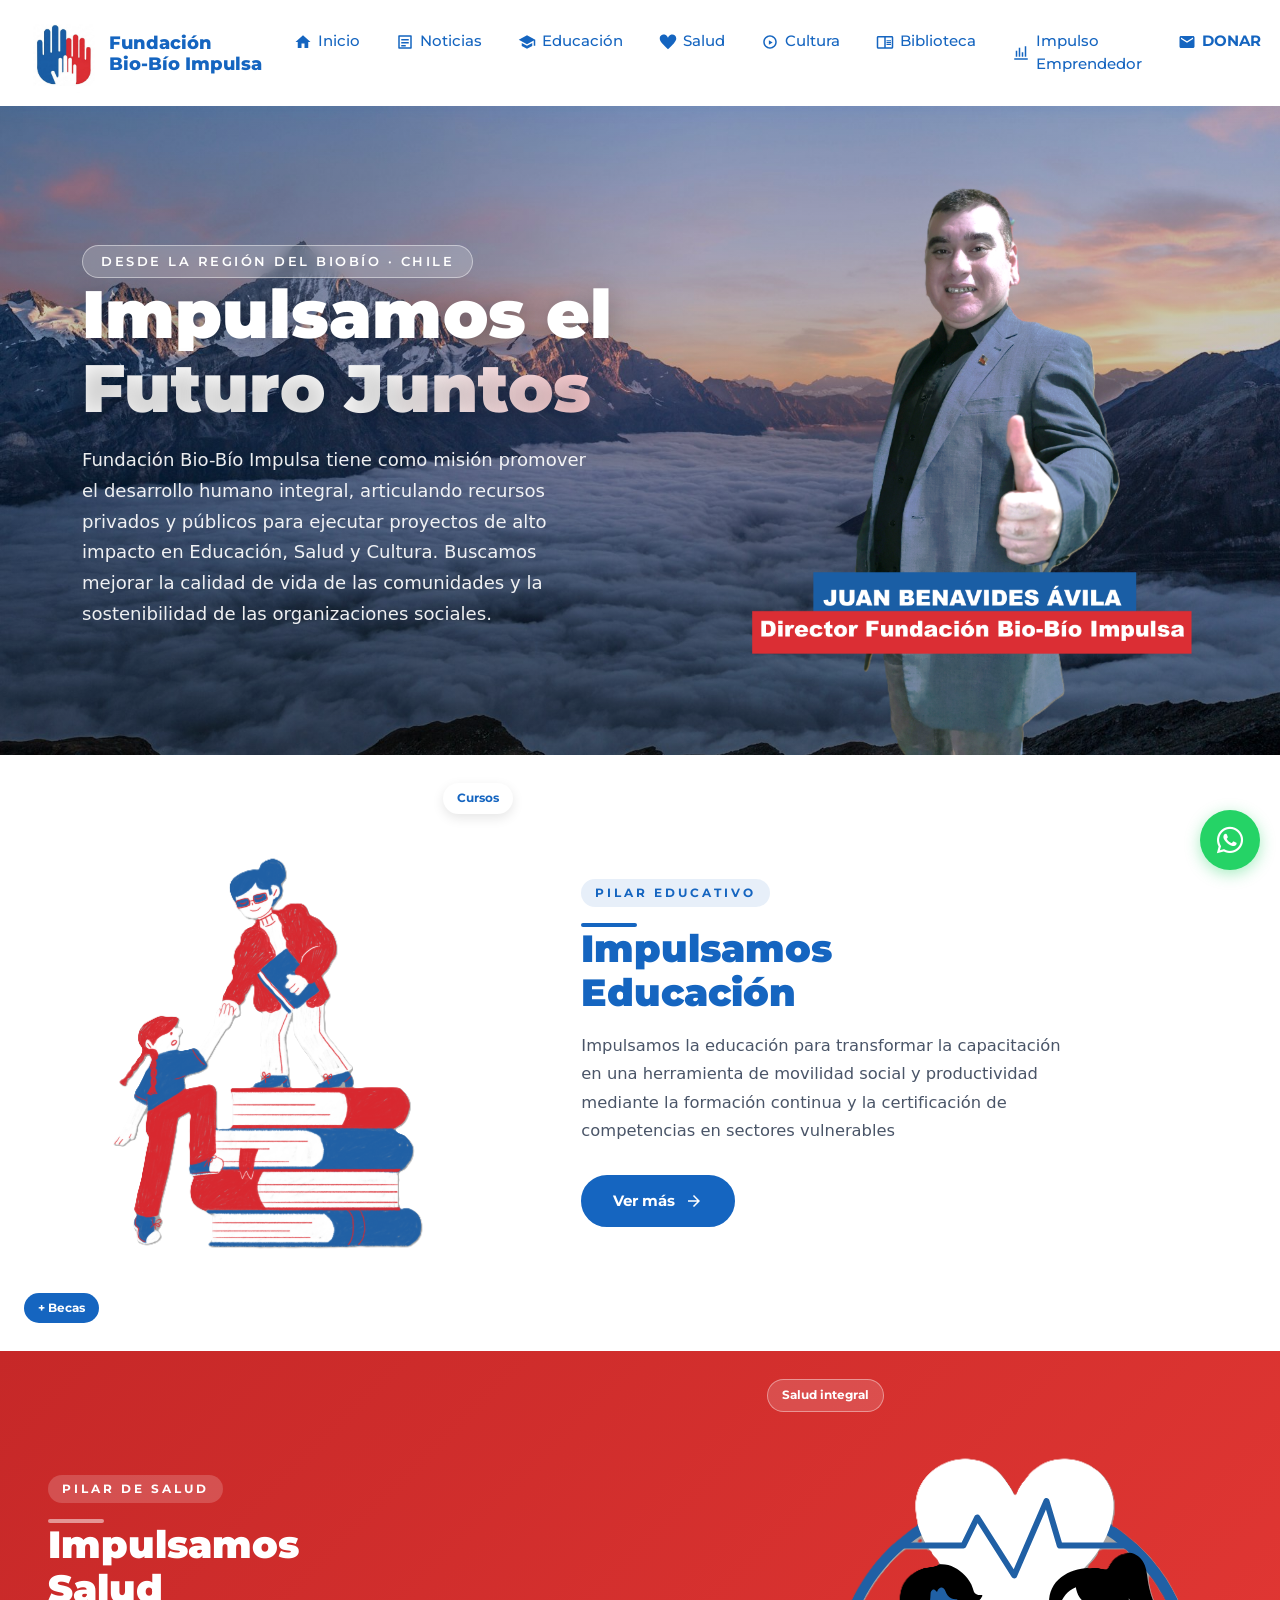
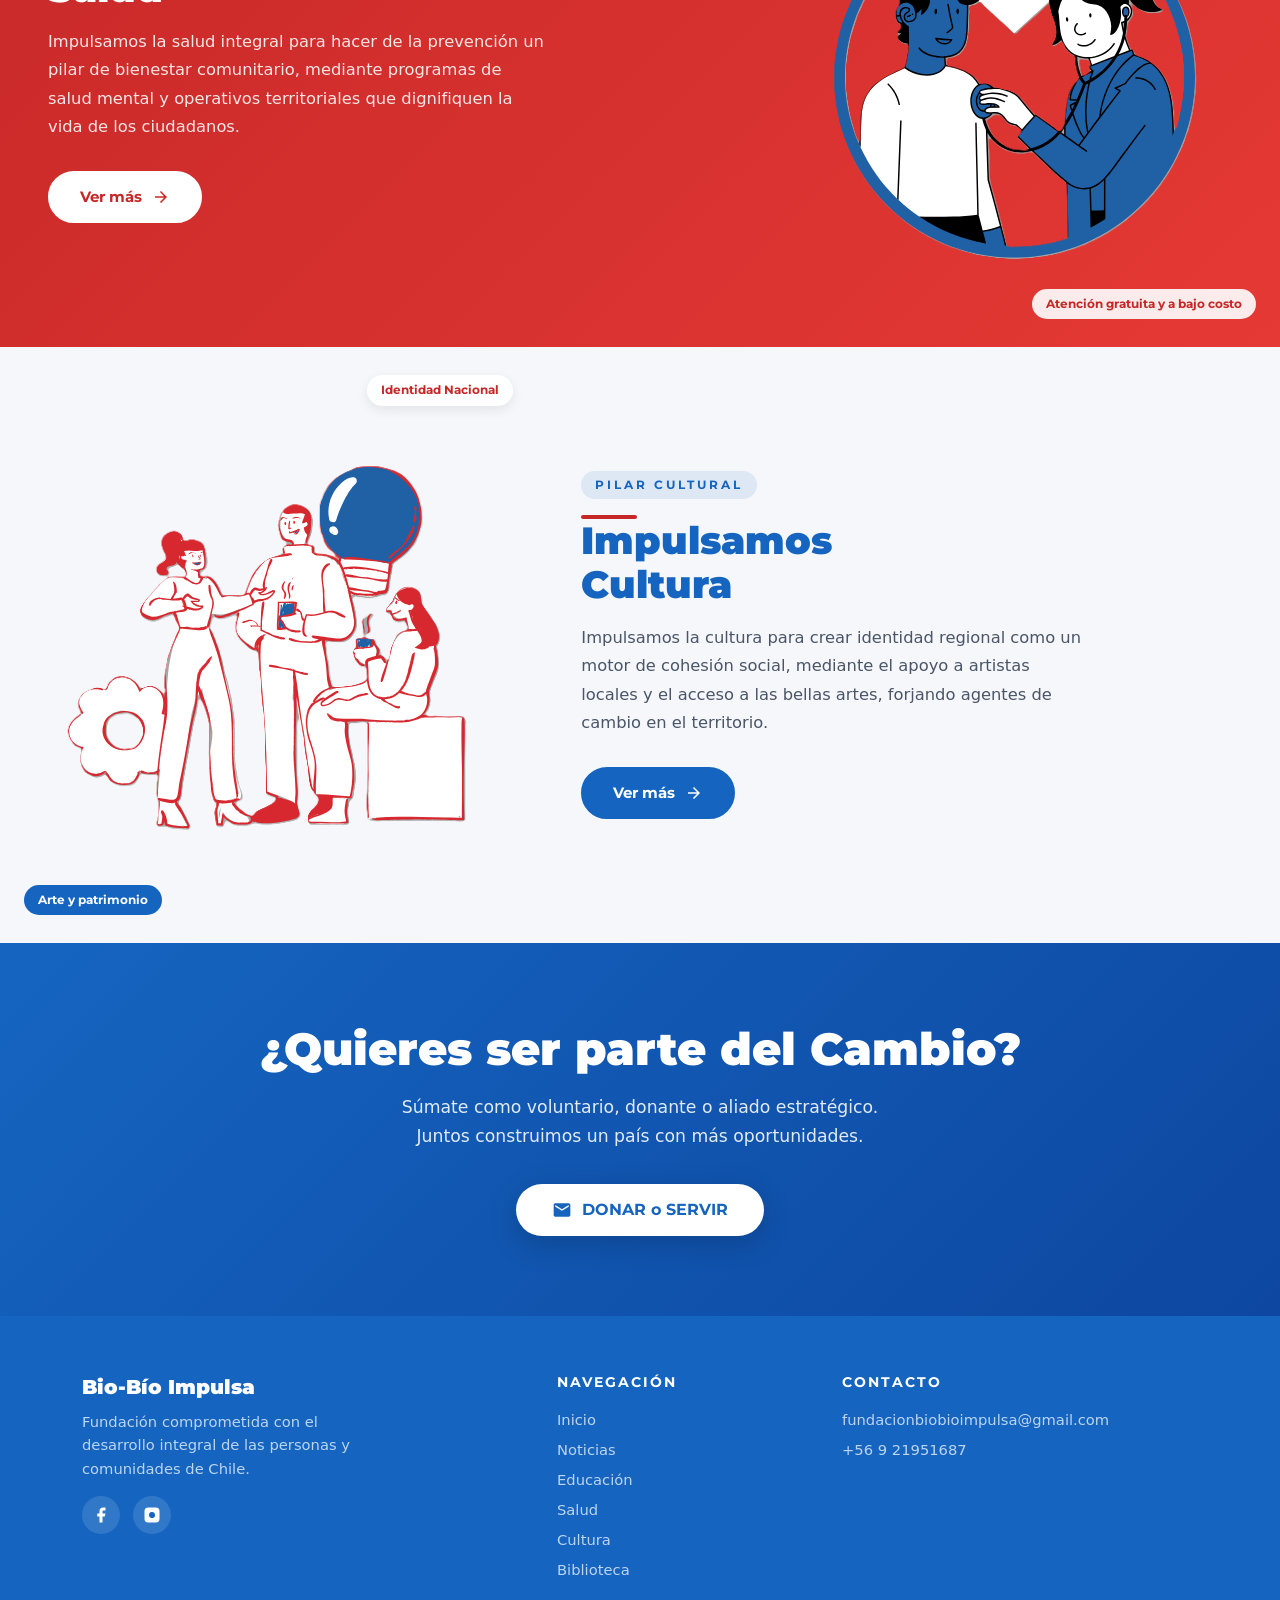
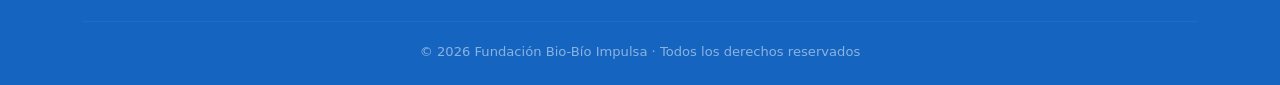
==== commit e1101a03: "Add_V_1.4.3" ====
--- a/index.html
+++ b/index.html
@@ -103,6 +103,14 @@
               <path d="M21 4H3c-1.1 0-2 .9-2 2v13c0 1.1.9 2 2 2h18c1.1 0 2-.9 2-2V6c0-1.1-.9-2-2-2zM3 19V6h8v13H3zm18 0h-8V6h8v13zm-7-9.5h6V11h-6zm0 2.5h6v1.5h-6zm0 2.5h6V16h-6z" />
             </svg>
             Biblioteca
+          </a>
+        </li>
+        <li class="nav-item">
+          <a class="nav-link" href="impulso_emprendedor.html">
+            <svg viewBox="0 0 24 24" xmlns="http://www.w3.org/2000/svg">
+              <path d="M3 21h18v-2H3v2zm2-4h2v-8H5v8zm4 0h2V5H9v12zm4 0h2v-6h-2v6zm4 0h2V3h-2v14z"/>
+            </svg>
+            Impulso Emprendedor
           </a>
         </li>
         <li class="nav-item">
@@ -350,9 +358,6 @@
     </div>
   </div>
 </footer>
-
-
 <script src="https://cdn.jsdelivr.net/npm/bootstrap@5.3.3/dist/js/bootstrap.bundle.min.js"></script>
-
 </body>
 </html>
--- a/style.css
+++ b/style.css
@@ -597,6 +597,7 @@
 
     /* Forzamos que los items se listen verticalmente en móvil */
     .menu-movil-lateral .navbar-nav {
+      position: fixed;
       flex-direction: column;
       gap: 15px !important;
     }
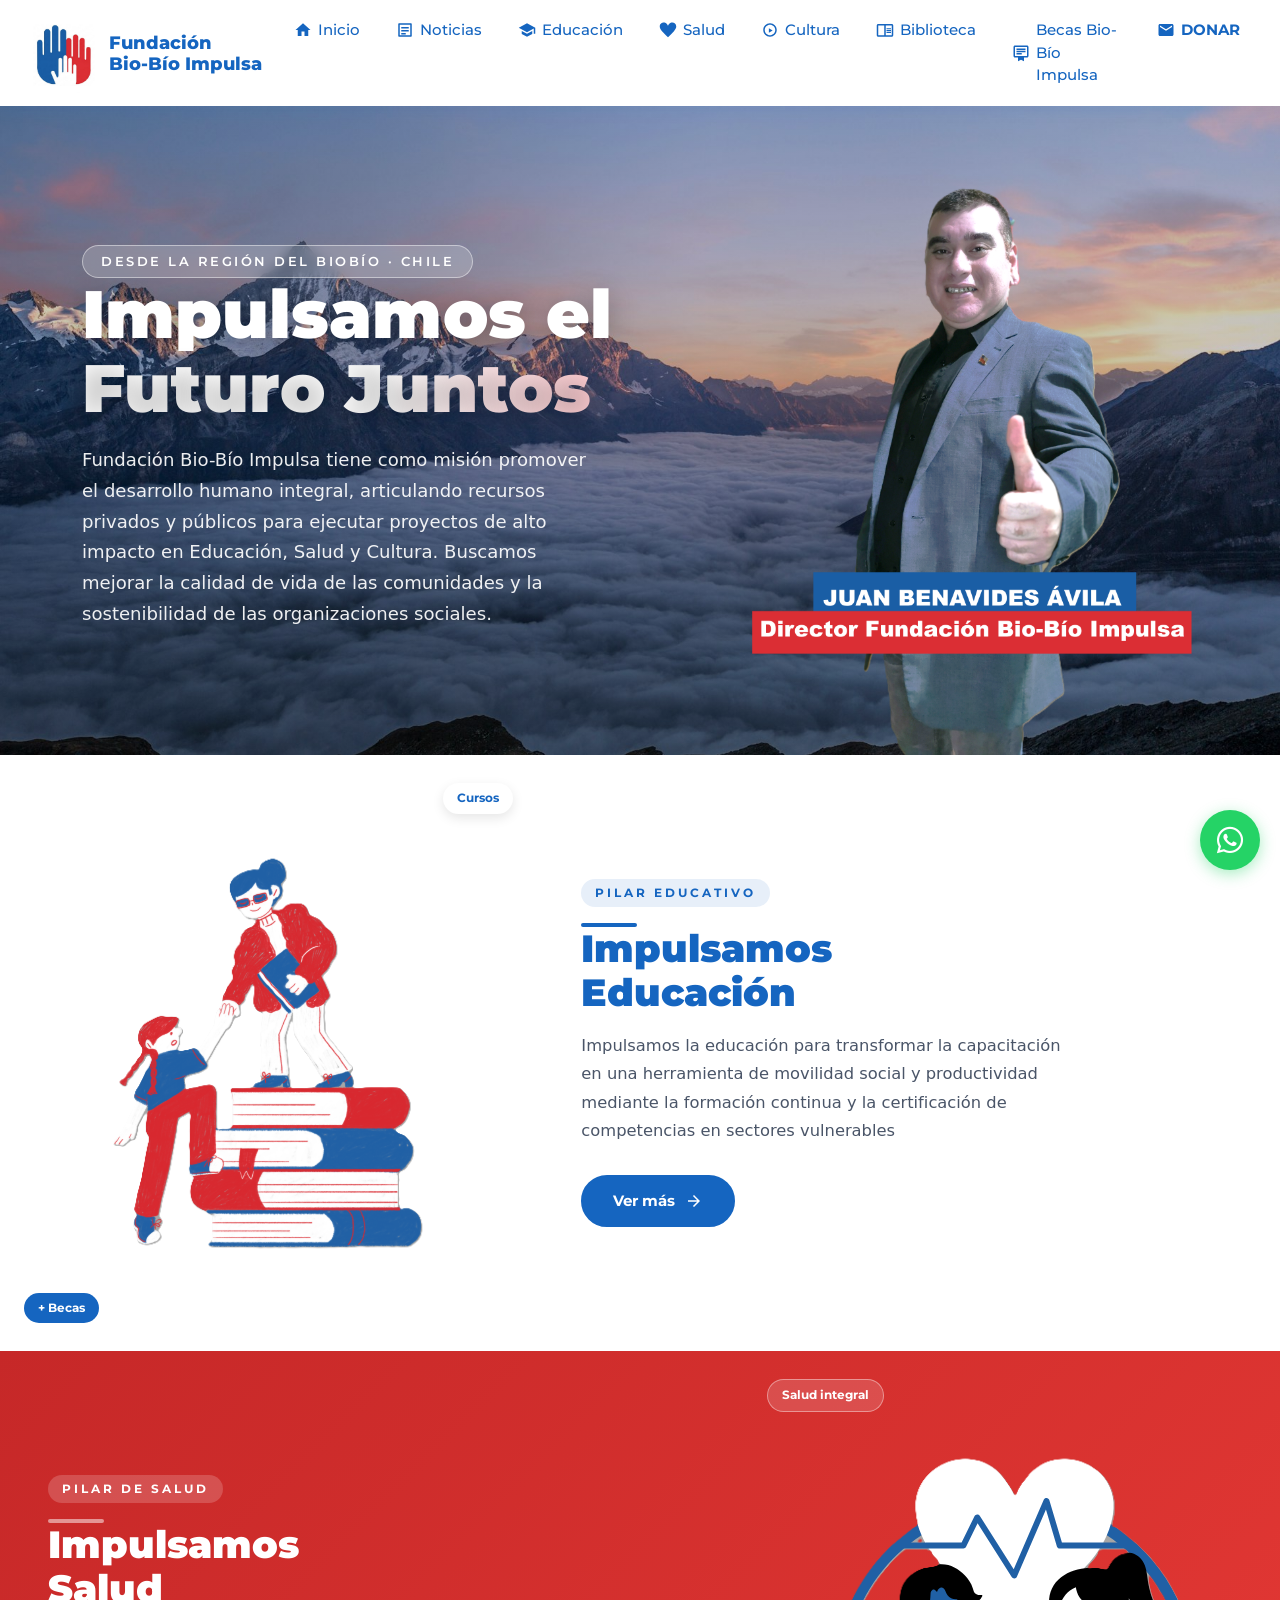
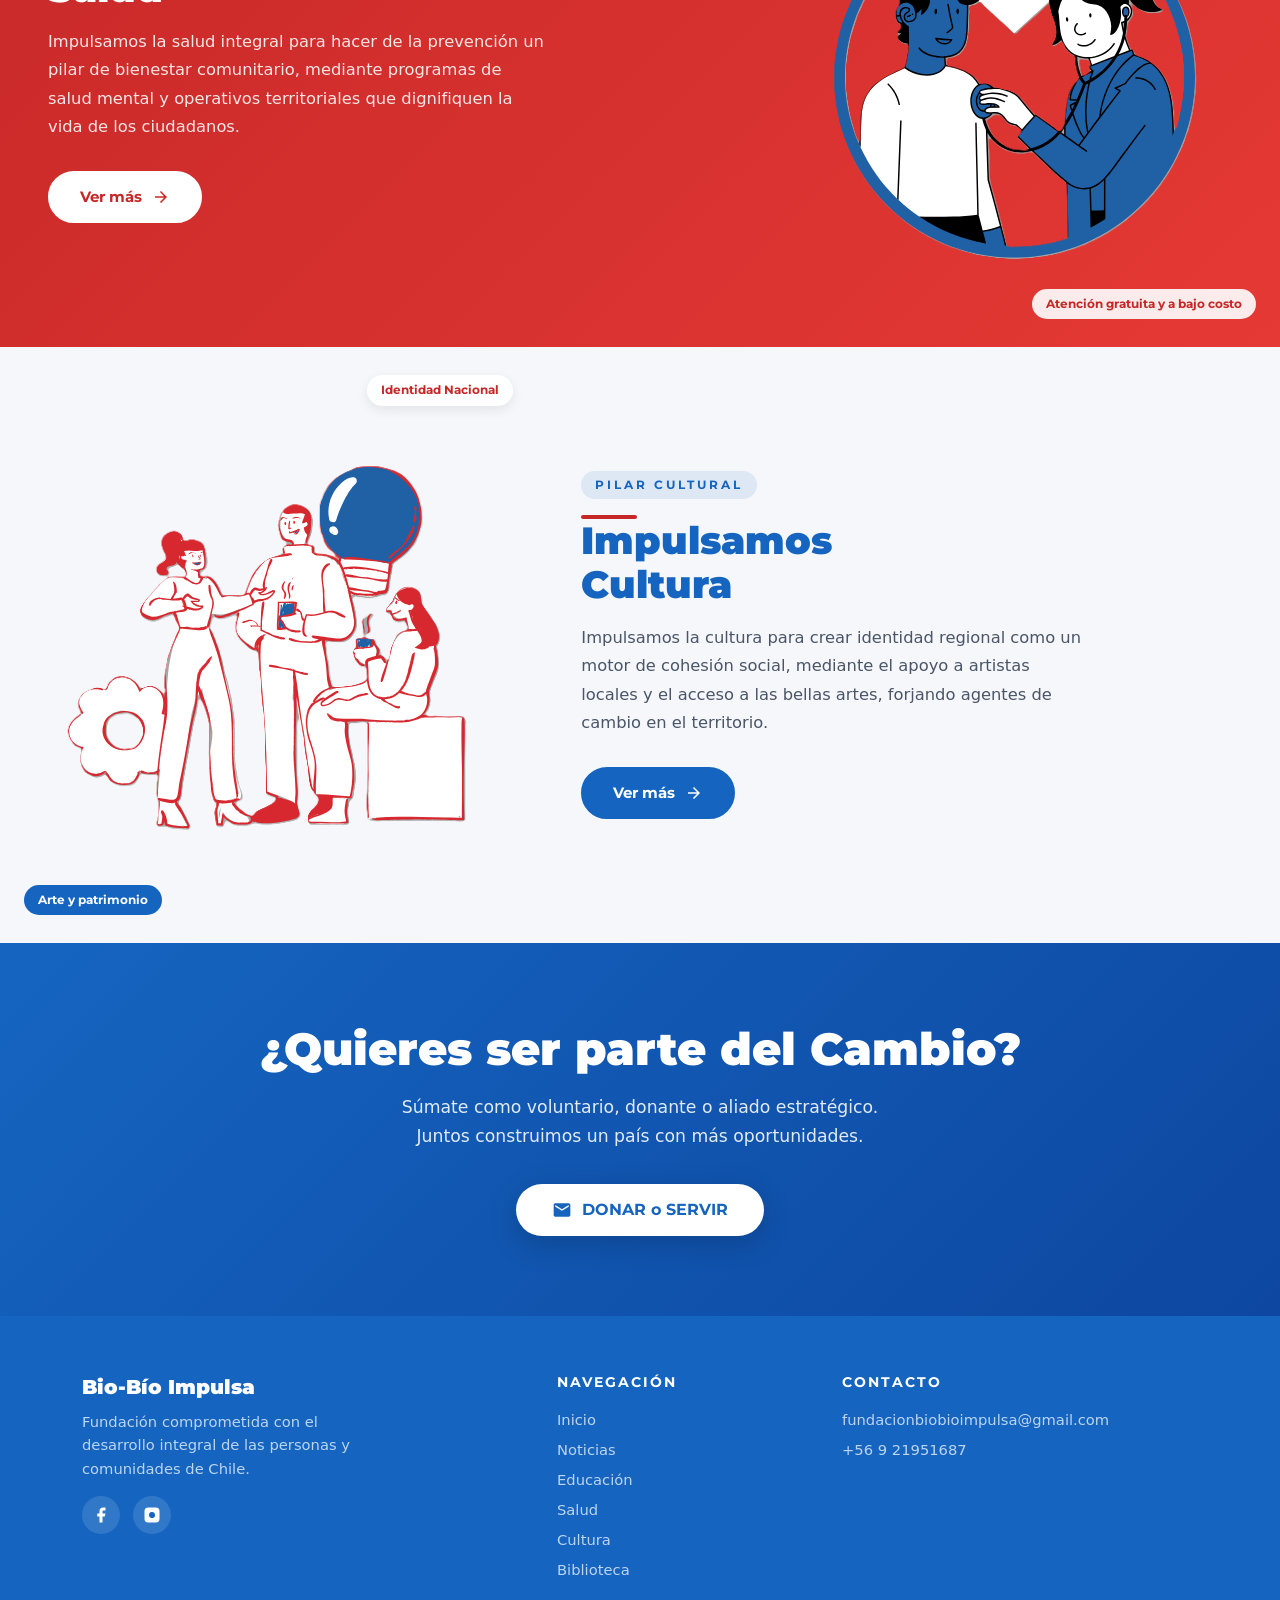
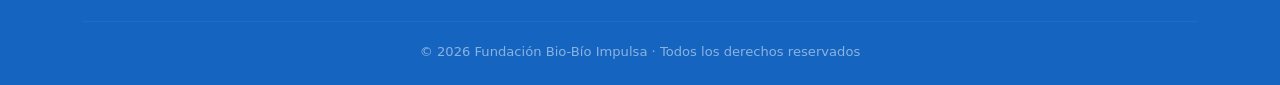
==== commit f6e3df11: "Add_V_1.4.4" ====
--- a/index.html
+++ b/index.html
@@ -105,12 +105,22 @@
             Biblioteca
           </a>
         </li>
+        <!----
         <li class="nav-item">
           <a class="nav-link" href="impulso_emprendedor.html">
             <svg viewBox="0 0 24 24" xmlns="http://www.w3.org/2000/svg">
               <path d="M3 21h18v-2H3v2zm2-4h2v-8H5v8zm4 0h2V5H9v12zm4 0h2v-6h-2v6zm4 0h2V3h-2v14z"/>
             </svg>
             Impulso Emprendedor
+          </a>
+        -->
+        </li>
+        <li class="nav-item">
+          <a class="nav-link" href="becas_biobio_impulsa.html">
+            <svg viewBox="0 0 24 24" xmlns="http://www.w3.org/2000/svg">
+              <path d="M20 2H4c-1.11 0-2 .89-2 2v12c0 1.11.89 2 2 2h4v5l4-2 4 2v-5h4c1.11 0 2-.89 2-2V4c0-1.11-.89-2-2-2zm0 14H4V4h16v12zM6 6h12v2H6V6zm0 3h12v2H6V9zm0 3h7v2H6v-2z"/>
+            </svg>
+            Becas Bio-Bío Impulsa
           </a>
         </li>
         <li class="nav-item">
